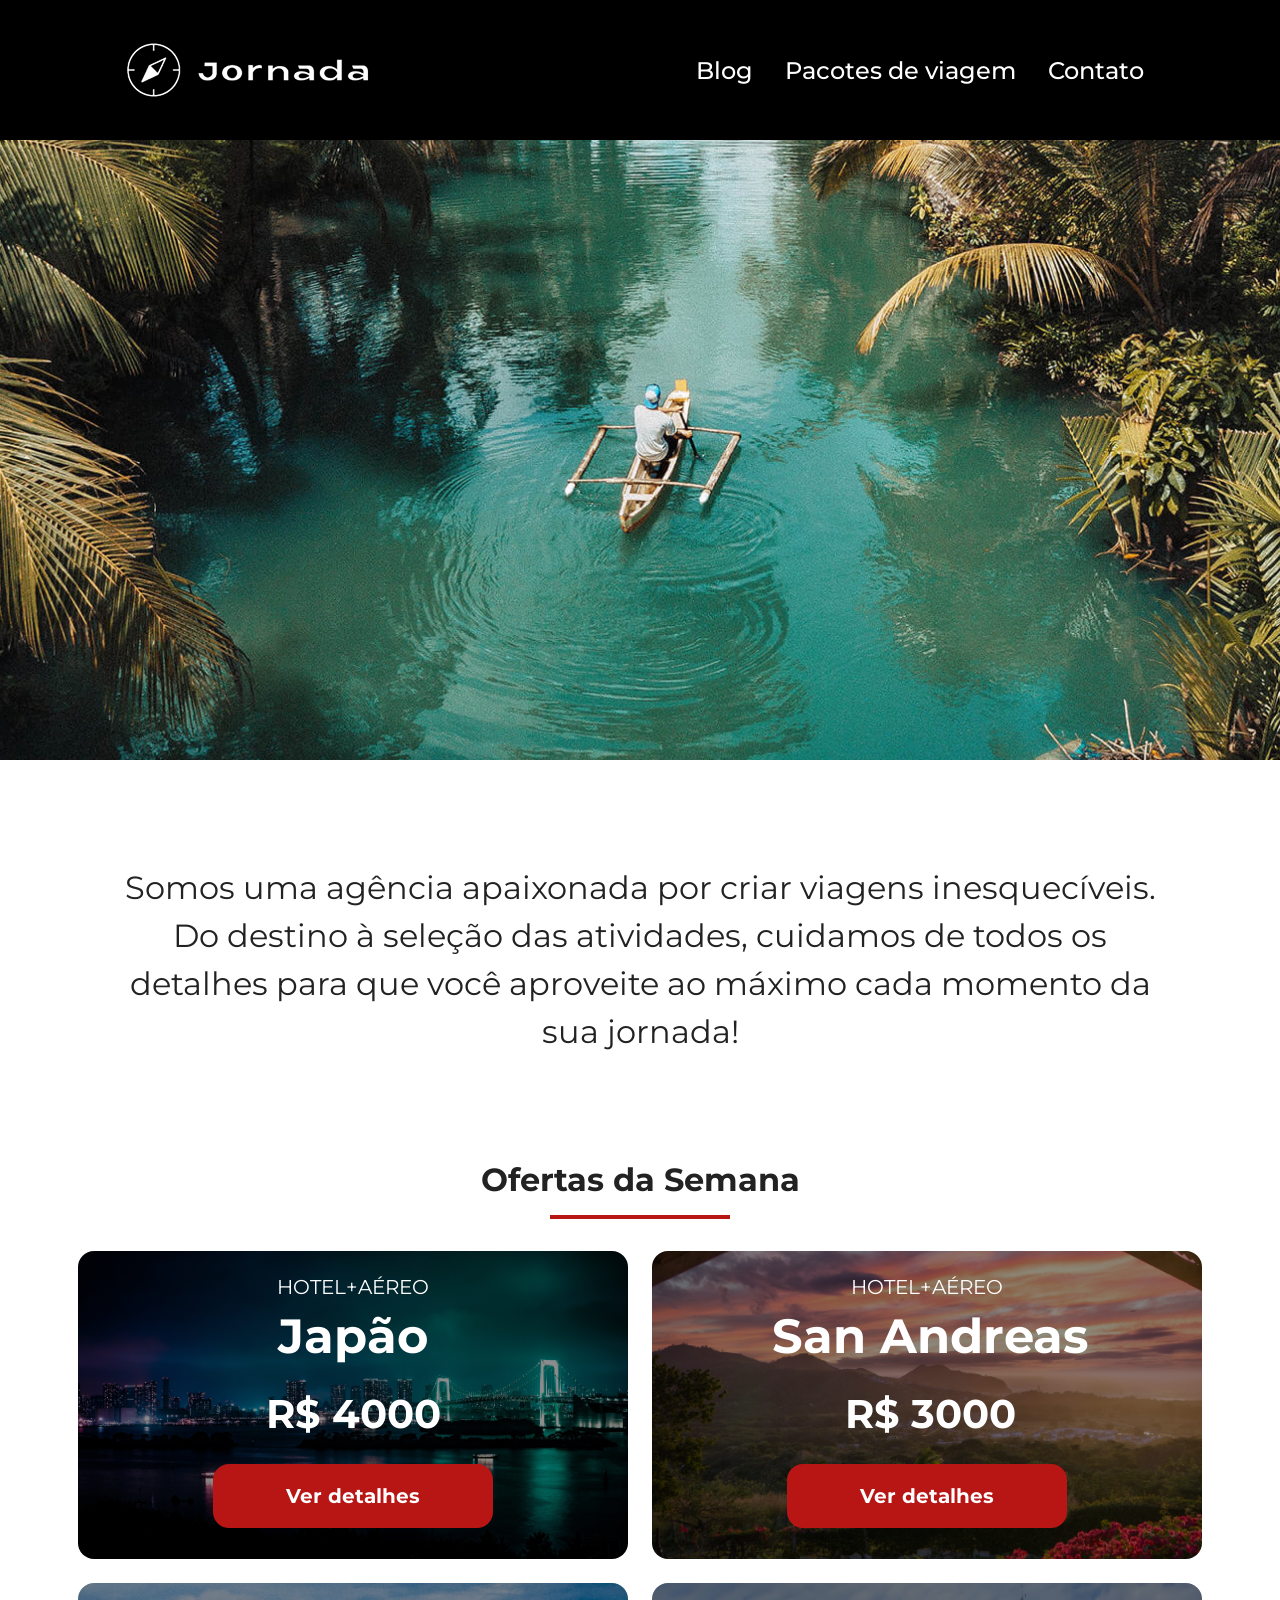
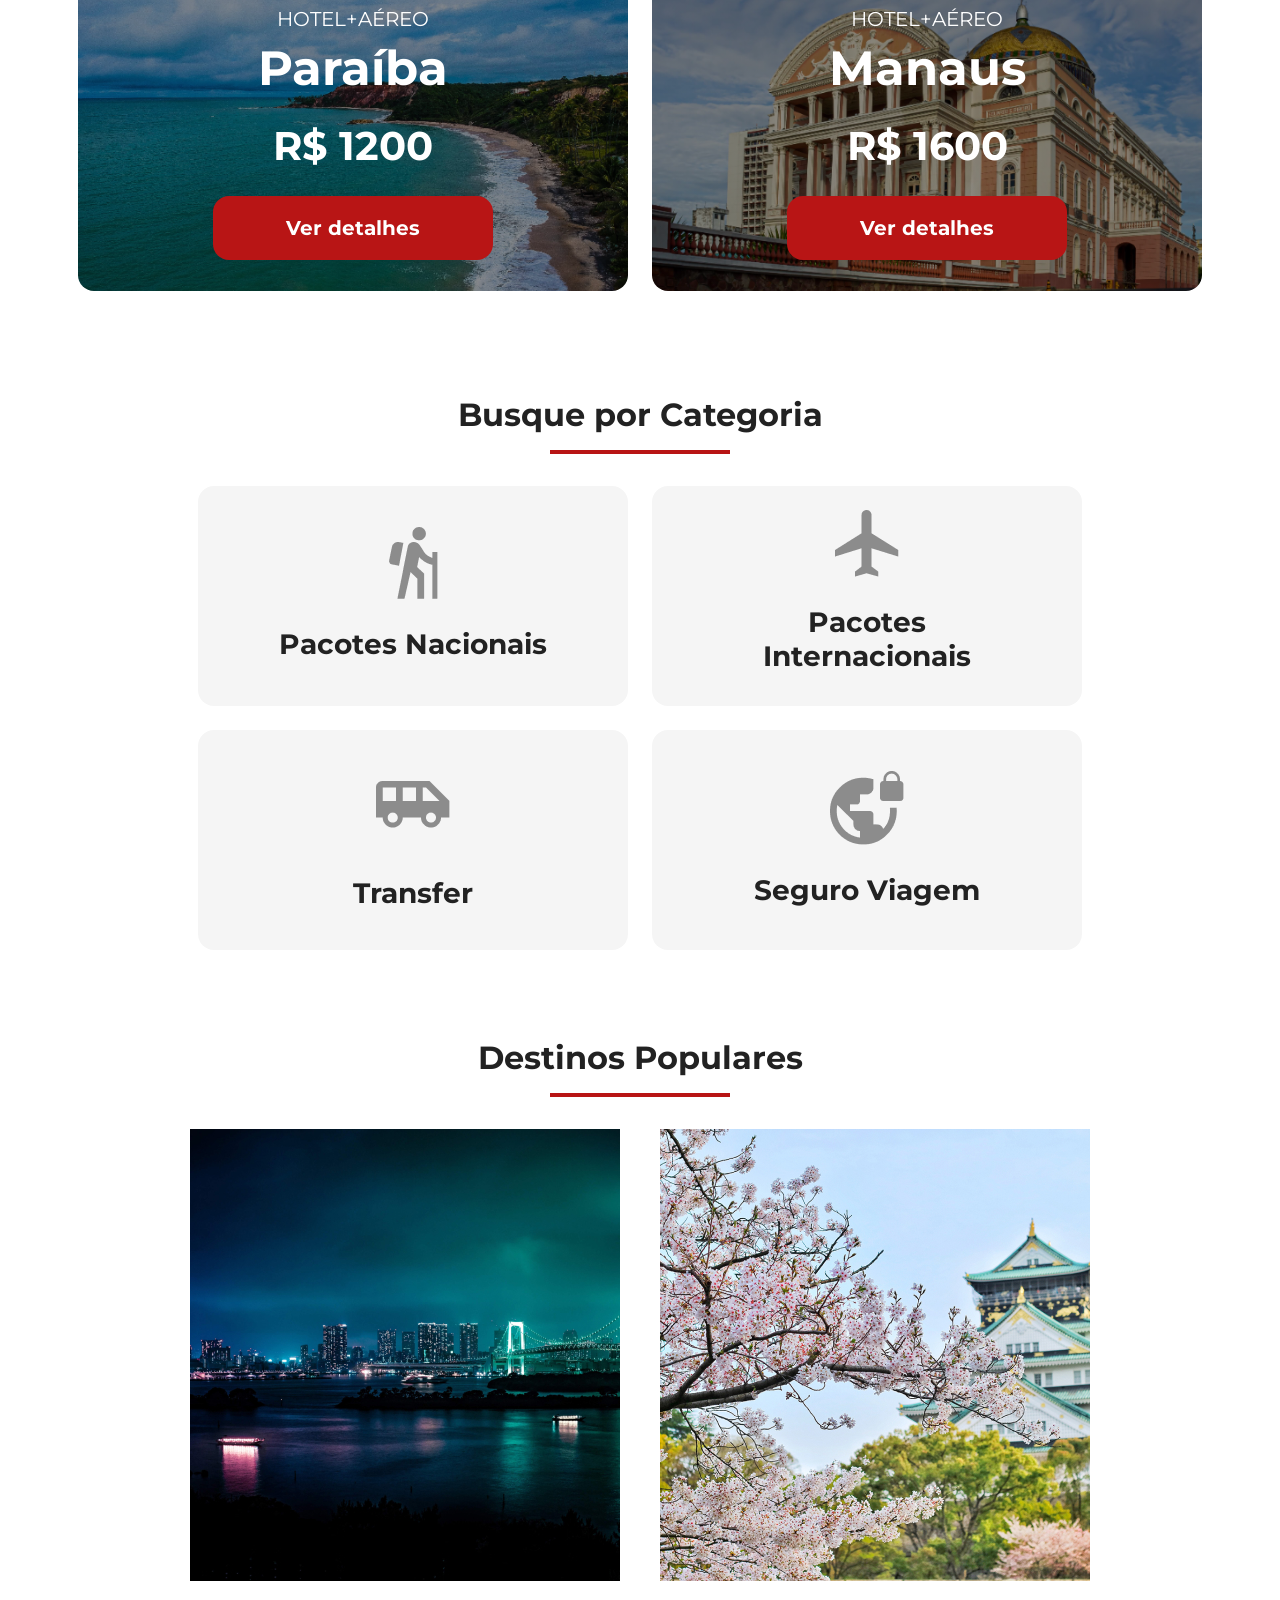
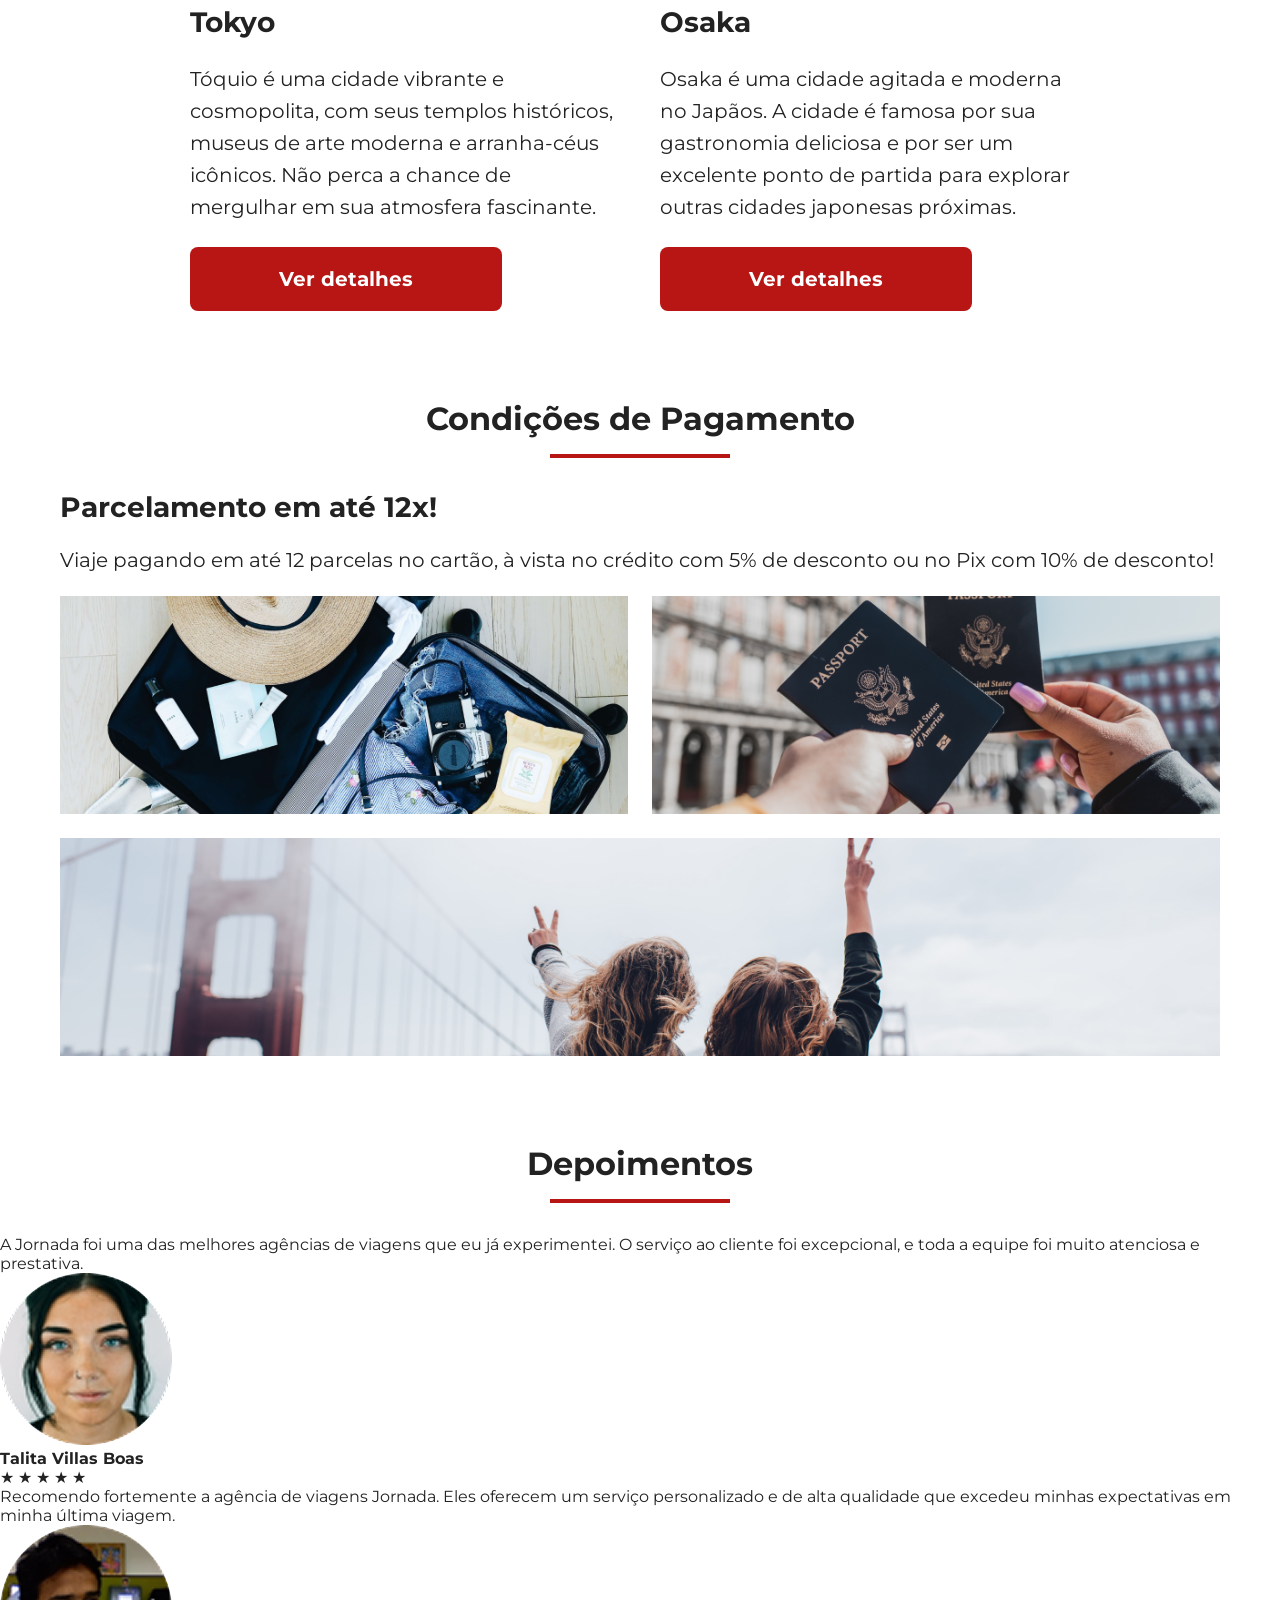
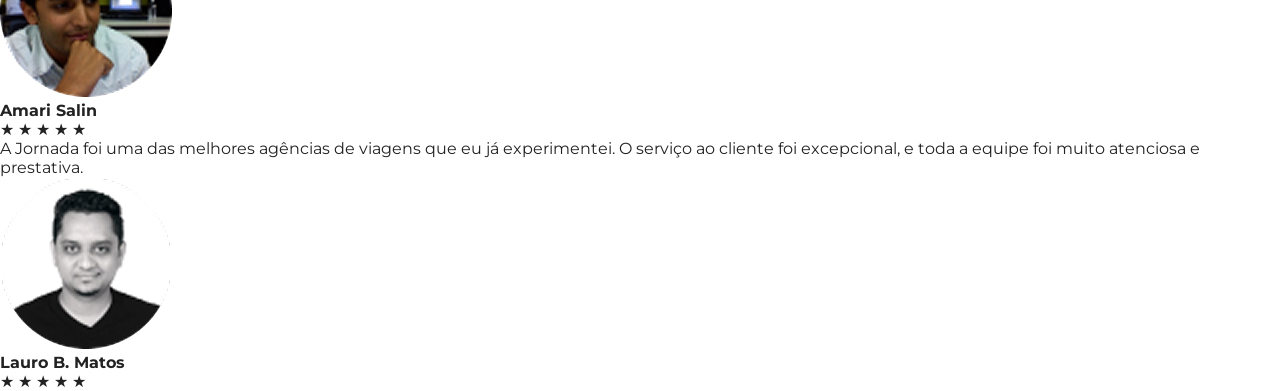
==== index.html @ 6846f09a "cria estrutura html da sessao de depoimentos" ====
<!doctype html>
<html lang="pt-br">
  <head>
    <meta charset="UTF-8" />
    <meta name="viewport" content="width=device-width, initial-scale=1.0" />
    <meta http-equiv="X-UA-Compatible" content="IE=edge" />
    <link rel="stylesheet" href="./css/style.css" />
    <title>Jornada Viagens</title>
  </head>
  <body>
    <header>
      <a class="logo" href="index.html" title="Voltar para a página incial">
        <img
          class="img-mobile"
          src="img/bussola-jornada-branca.png"
          alt="Bussola da logo jornada viagens na cor branca"
        />
        <img
          class="img-desktop"
          src="img/bussola-texto-jornada-branca.png"
          alt="logo jornada viagens na cor branca"
        />
      </a>
      <div class="navigation-menu">
        <label for="menu">
          <img src="img/menu.png" alt="menu" />
        </label>
        <input type="checkbox" id="menu" hidden />
        <nav>
          <ul class="list-links">
            <li>
              <a href="blog.html" target="_blank" title="Acessar blog">Blog</a>
            </li>
            <li>
              <a
                href="pacotes.html"
                target="_blank"
                title="Acessar pacotes de viagem"
                >Pacotes de viagem</a
              >
            </li>
            <li>
              <a href="contato.html" target="_blank" title="Acessar contato"
                >Contato</a
              >
            </li>
          </ul>
        </nav>
      </div>
    </header>
    <section class="hero">
      <div class="hero-img"></div>
      <h2>
        Somos uma agência apaixonada por criar viagens inesquecíveis. Do destino
        à seleção das atividades, cuidamos de todos os detalhes para que você
        aproveite ao máximo cada momento da sua jornada!
      </h2>
    </section>
    <section class="oferta">
      <div class="section-title">
        <h2>Ofertas da Semana</h2>
        <hr />
      </div>
      <div class="oferta-cards">
        <article class="card japao">
          <header>
            <p>HOTEL+AÉREO</p>
            <h3>
              Japão <br />
              <span>R$ 4000</span>
            </h3>
          </header>
          <footer>
            <a href="#" class="button">Ver detalhes</a>
          </footer>
        </article>
        <article class="card san-andreas">
          <header>
            <p>HOTEL+AÉREO</p>
            <h3>
              San Andreas <br />
              <span>R$ 3000</span>
            </h3>
          </header>
          <footer>
            <a href="#" class="button">Ver detalhes</a>
          </footer>
        </article>
        <article class="card paraiba">
          <header>
            <p>HOTEL+AÉREO</p>
            <h3>
              Paraíba <br />
              <span>R$ 1200</span>
            </h3>
          </header>
          <footer>
            <a href="#" class="button">Ver detalhes</a>
          </footer>
        </article>
        <article class="card manaus">
          <header>
            <p>HOTEL+AÉREO</p>
            <h3>
              Manaus <br />
              <span>R$ 1600</span>
            </h3>
          </header>
          <footer>
            <a href="#" class="button">Ver detalhes</a>
          </footer>
        </article>
      </div>
    </section>
    <section class="categorias">
      <div class="section-title">
        <h2>Busque por Categoria</h2>
        <hr />
      </div>
      <div class="categorias-cards">
        <a
          class="card pacotes-nacionais"
          href="#"
          target="_blank"
          title="Busque pela categoria Pacotes Nacionais"
        >
          <img
            src="img/ícone-pacotes-nacionais.png"
            alt="ícone cinza representando uma pessoa fazendo tracking"
          />
          <h3>Pacotes Nacionais</h3>
        </a>

        <a
          class="card pacotes-internacionais"
          href="#"
          target="_blank"
          title="Busque pela categoria Pacotes internacionais"
        >
          <img
            src="img/ícone-pacotes-Internacionais.png"
            alt="ícone cinza representando um avião"
          />
          <h3>
            Pacotes <br />
            Internacionais
          </h3>
        </a>

        <a
          class="card transfer"
          href="#"
          target="_blank"
          title="Busque pela categoria Transfer"
        >
          <img
            src="img/ícone-transfer.png"
            alt="ícone cinza representando um ônibus"
          />
          <h3>Transfer</h3>
        </a>

        <a
          class="card seguro-viagem"
          href="#"
          target="_blank"
          title="Busque pela categoria Seguro Viagem"
        >
          <img
            src="img/ícone-seguro-viagem.png"
            alt="ícone cinza representando um planeta"
          />
          <h3>Seguro Viagem</h3>
        </a>
      </div>
    </section>
    <section class="destinos">
      <div class="section-title">
        <h2>Destinos Populares</h2>
        <hr />
      </div>
      <div class="itens-de-destinos">
        <article class="item tokyo">
          <header>
            <div class="img-tokyo-item"></div>
            <h4>Tokyo</h4>
          </header>
          <p>
            Tóquio é uma cidade vibrante e cosmopolita, com seus templos
            históricos, museus de arte moderna e arranha-céus icônicos. Não
            perca a chance de mergulhar em sua atmosfera fascinante.
          </p>
          <footer>
            <a
              href="#"
              class="button"
              target="_blank"
              title="Veja mais detalhes do destino Tokyo"
              >Ver detalhes</a
            >
          </footer>
        </article>
        <article class="item osaka">
          <header>
            <div class="img-osaka-item"></div>
            <h4>Osaka</h4>
          </header>
          <p>
            Osaka é uma cidade agitada e moderna no Japãos. A cidade é famosa
            por sua gastronomia deliciosa e por ser um excelente ponto de
            partida para explorar outras cidades japonesas próximas.
          </p>
          <footer>
            <a
              href="#"
              class="button"
              target="_blank"
              title="Veja mais detalhes do destino Osaka"
              >Ver detalhes</a
            >
          </footer>
        </article>
      </div>
    </section>
    <section class="pagamento">
      <div class="section-title">
        <h2>Condições de Pagamento</h2>
        <hr />
      </div>
      <div class="content-container">
        <div class="texto-content">
          <h3>Parcelamento em até 12x!</h3>
          <p>
            Viaje pagando em até 12 parcelas no cartão, à vista no crédito com
            5% de desconto ou no Pix com 10% de desconto!
          </p>
        </div>
        <div class="imagem-content">
          <div class="imagem mala"></div>
          <div class="imagem passaporte"></div>
          <div class="imagem pessoas"></div>
        </div>
      </div>
    </section>
    <section class="depoimentos">
      <div class="section-title">
        <h2>Depoimentos</h2>
        <hr />
      </div>
      <div class="depoimentos-container">
        <article>
          <header>
            <p>
              A Jornada foi uma das melhores agências de viagens que eu já
              experimentei. O serviço ao cliente foi excepcional, e toda a
              equipe foi muito atenciosa e prestativa.
            </p>
          </header>
          <footer>
            <img
              src="img/avatar-talita.png"
              alt="imagem de perfil da cliente Talita Villas Boas"
            />
            <div class="perfil-content">
              <h4>Talita Villas Boas</h4>
              <div class="avaliação">
                <span class="star">★</span>
                <span class="star">★</span>
                <span class="star">★</span>
                <span class="star">★</span>
                <span class="star">★</span>
              </div>
            </div>
          </footer>
        </article>
        <article>
          <header>
            <p>
              Recomendo fortemente a agência de viagens Jornada. Eles oferecem
              um serviço personalizado e de alta qualidade que excedeu minhas
              expectativas em minha última viagem.
            </p>
          </header>
          <footer>
            <img
              src="img/avatar-amari.png"
              alt="imagem de perfil do cliente Amari Salin"
            />
            <div class="perfil-content">
              <h4>Amari Salin</h4>
              <div class="avaliação">
                <span class="star">★</span>
                <span class="star">★</span>
                <span class="star">★</span>
                <span class="star">★</span>
                <span class="star">★</span>
              </div>
            </div>
          </footer>
        </article>
        <article>
          <header>
            <p>
              A Jornada foi uma das melhores agências de viagens que eu já
              experimentei. O serviço ao cliente foi excepcional, e toda a
              equipe foi muito atenciosa e prestativa.
            </p>
          </header>
          <footer>
            <img
              src="img/avatar-lauro.png"
              alt="imagem de perfil da cliente Lauro B. Matos"
            />
            <div class="perfil-content">
              <h4>Lauro B. Matos</h4>
              <div class="avaliação">
                <span class="star">★</span>
                <span class="star">★</span>
                <span class="star">★</span>
                <span class="star">★</span>
                <span class="star">★</span>
              </div>
            </div>
          </footer>
        </article>
      </div>
    </section>
  </body>
</html>
---- css/style.css ----
@import url(global.css);
@import url(header.css);
@import url(hero.css);
@import url(oferta.css);
@import url(categoria.css);
@import url(destinos.css);
@import url(pagamento.css);
@import url(depoimentos.css);
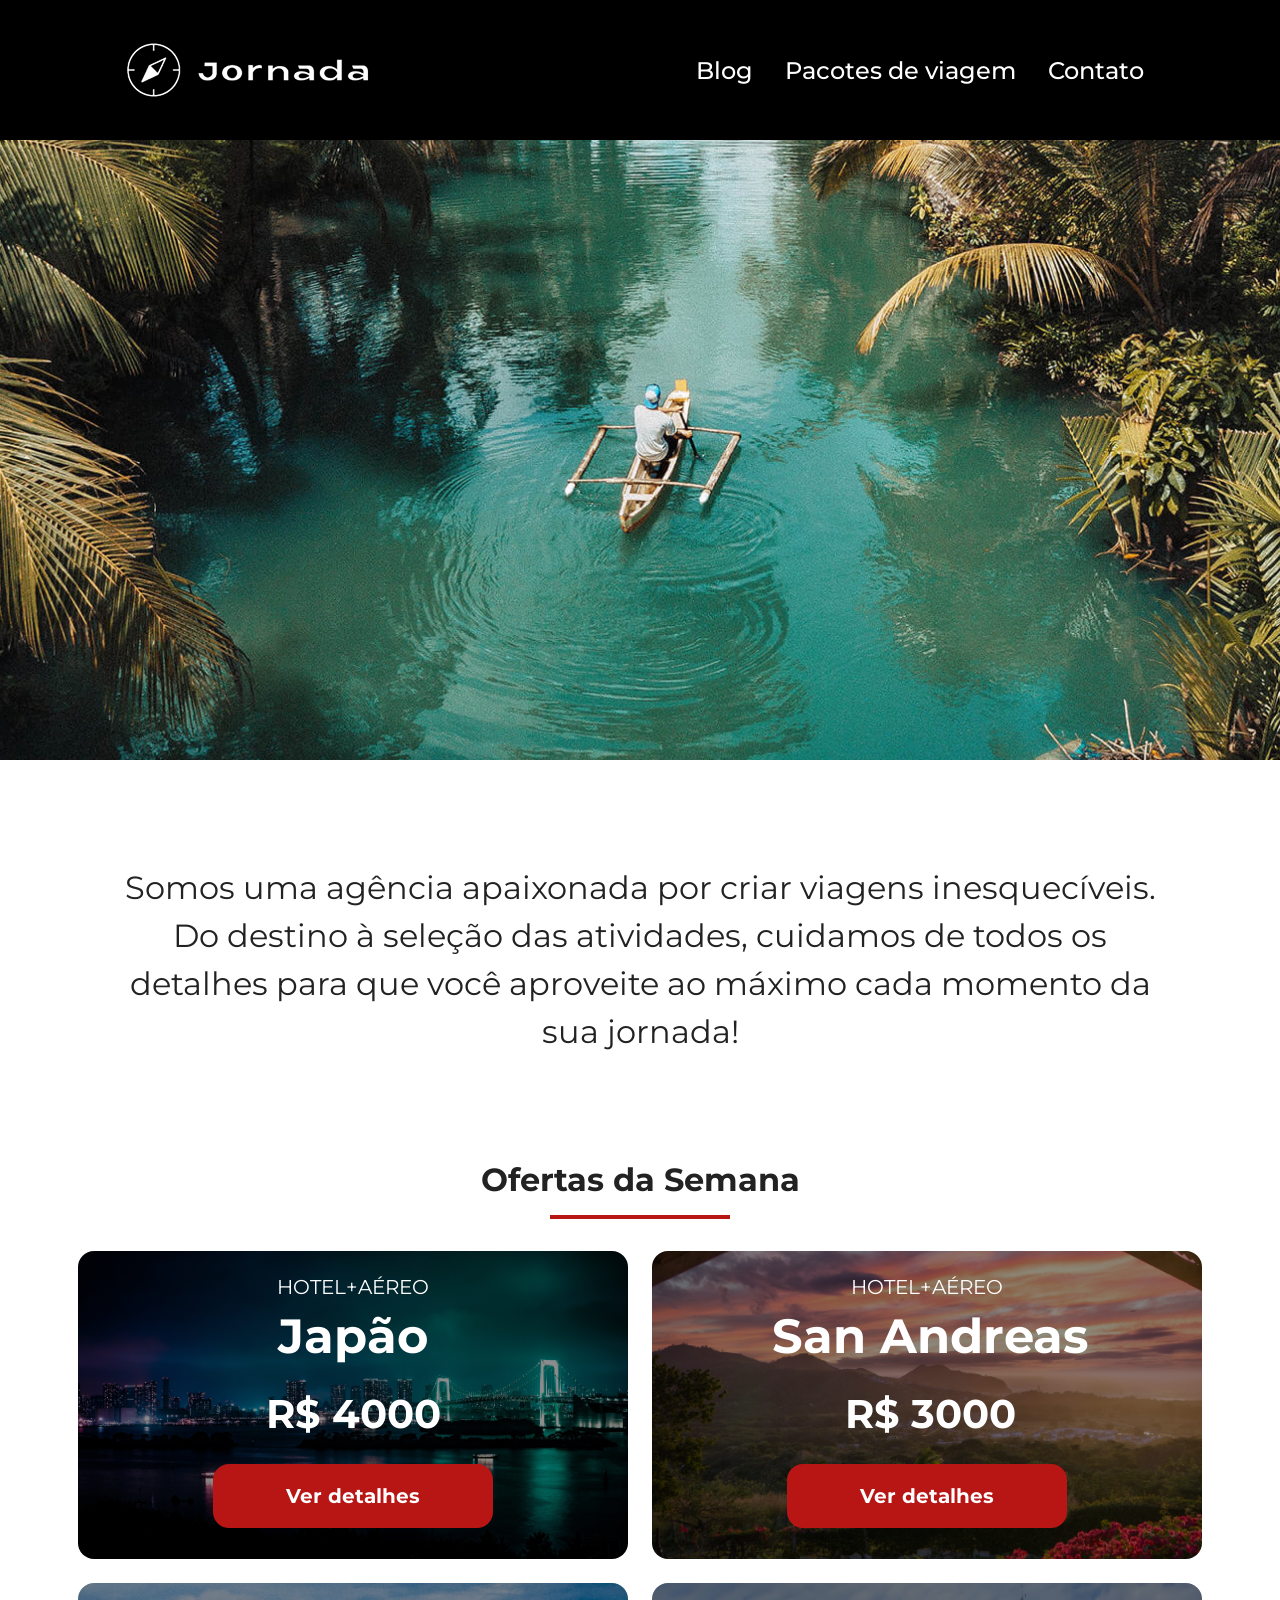
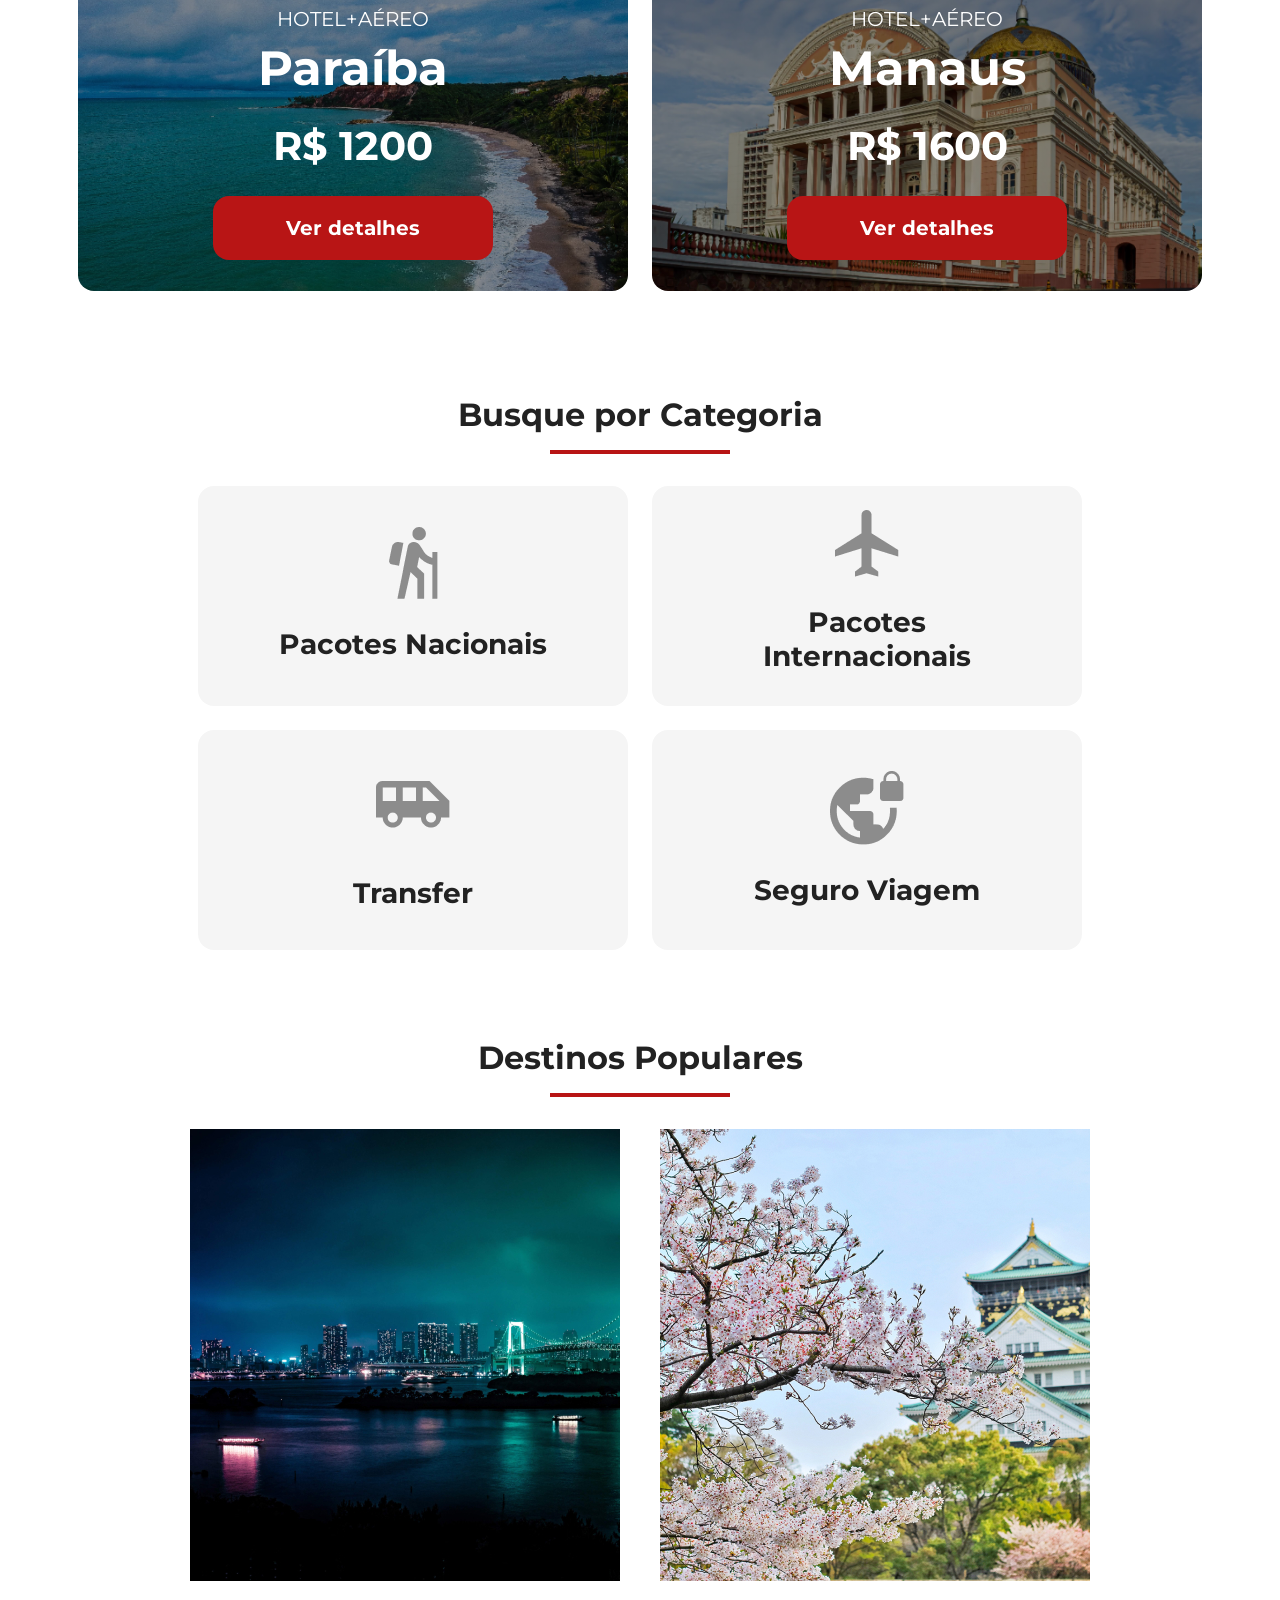
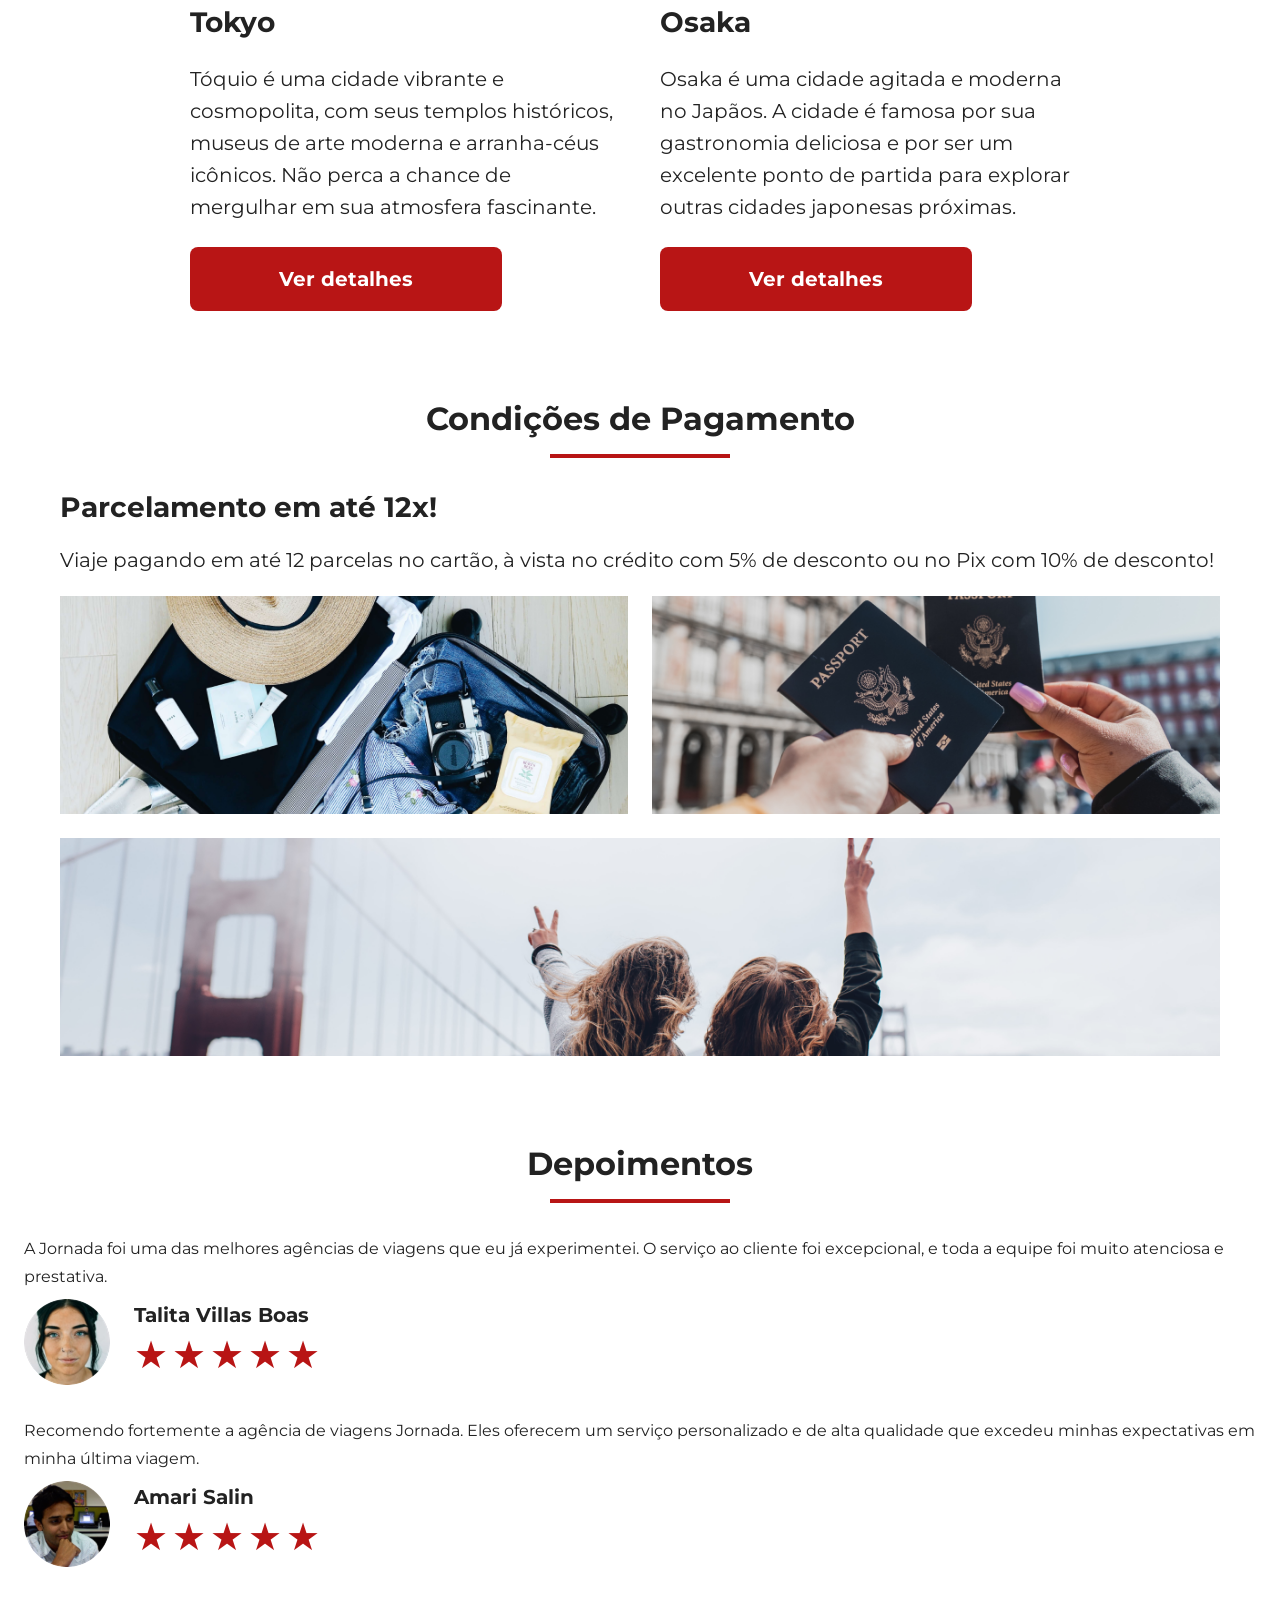
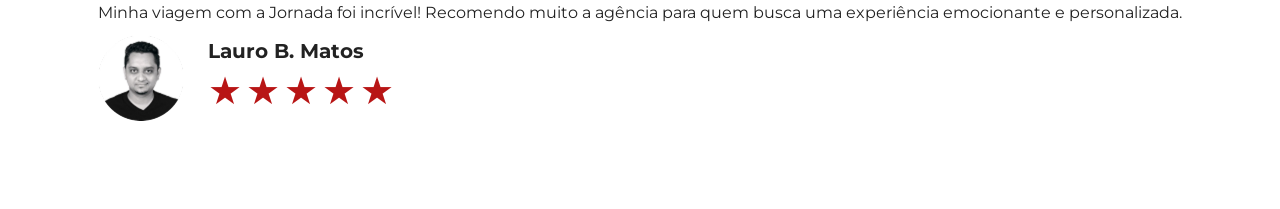
==== commit a2346742: "finaliza versao mobile da sessao depoimentos" ====
--- a/index.html
+++ b/index.html
@@ -263,7 +263,7 @@
             />
             <div class="perfil-content">
               <h4>Talita Villas Boas</h4>
-              <div class="avaliação">
+              <div class="avaliacao">
                 <span class="star">★</span>
                 <span class="star">★</span>
                 <span class="star">★</span>
@@ -288,7 +288,7 @@
             />
             <div class="perfil-content">
               <h4>Amari Salin</h4>
-              <div class="avaliação">
+              <div class="avaliacao">
                 <span class="star">★</span>
                 <span class="star">★</span>
                 <span class="star">★</span>
@@ -301,9 +301,8 @@
         <article>
           <header>
             <p>
-              A Jornada foi uma das melhores agências de viagens que eu já
-              experimentei. O serviço ao cliente foi excepcional, e toda a
-              equipe foi muito atenciosa e prestativa.
+              Minha viagem com a Jornada foi incrível! Recomendo muito a agência
+              para quem busca uma experiência emocionante e personalizada.
             </p>
           </header>
           <footer>
@@ -313,7 +312,7 @@
             />
             <div class="perfil-content">
               <h4>Lauro B. Matos</h4>
-              <div class="avaliação">
+              <div class="avaliacao">
                 <span class="star">★</span>
                 <span class="star">★</span>
                 <span class="star">★</span>
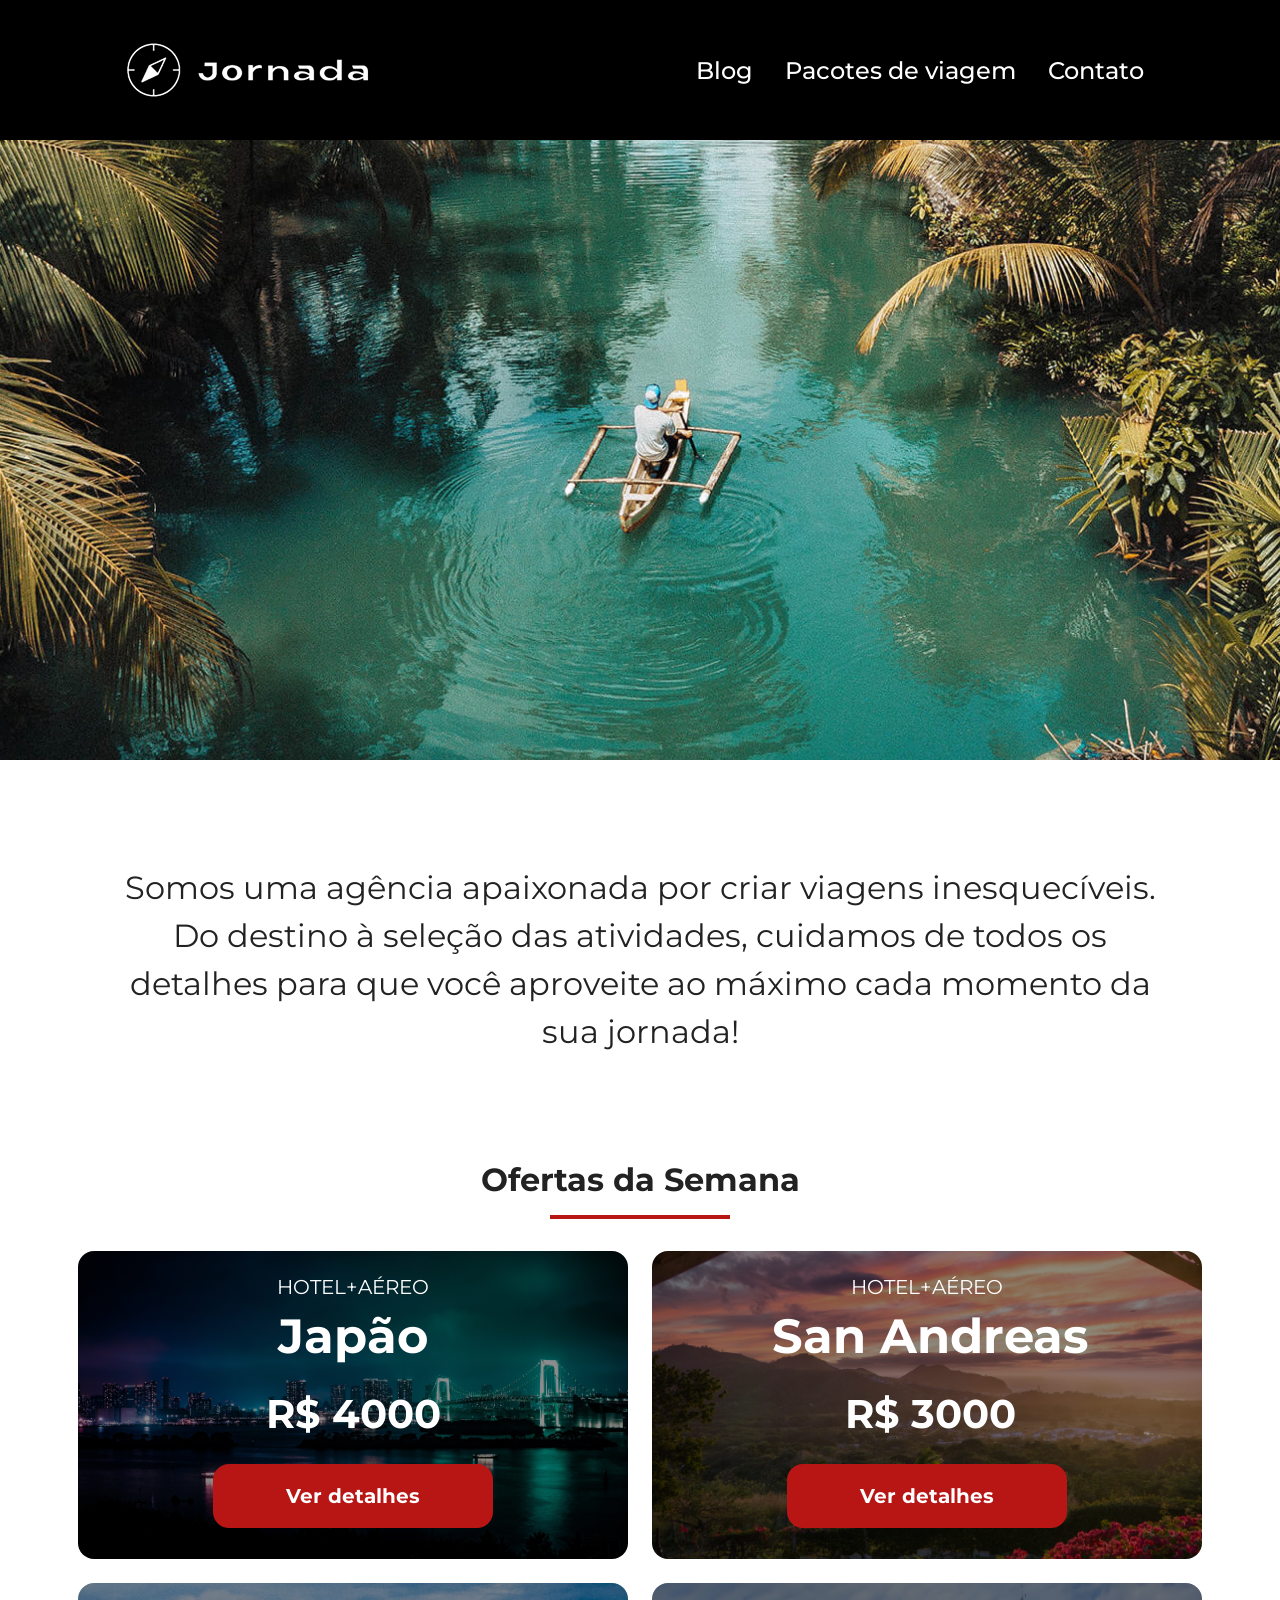
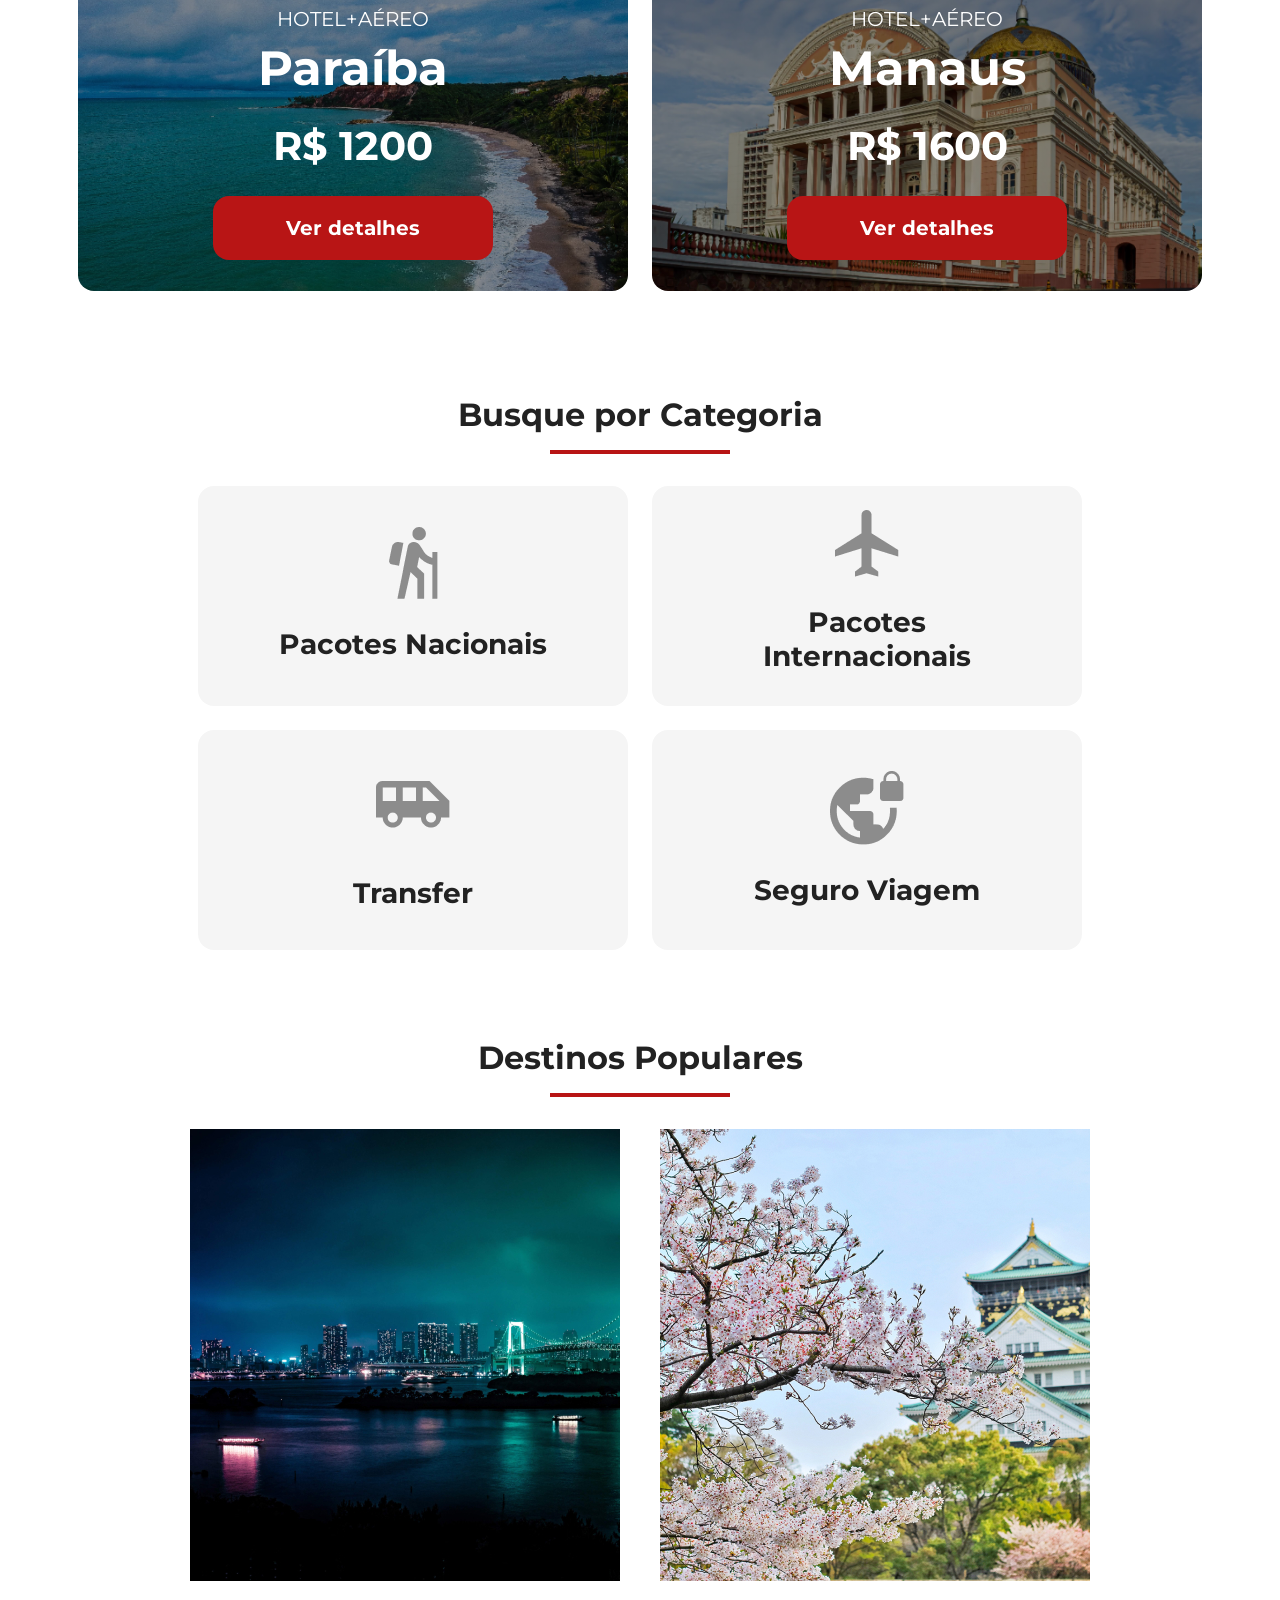
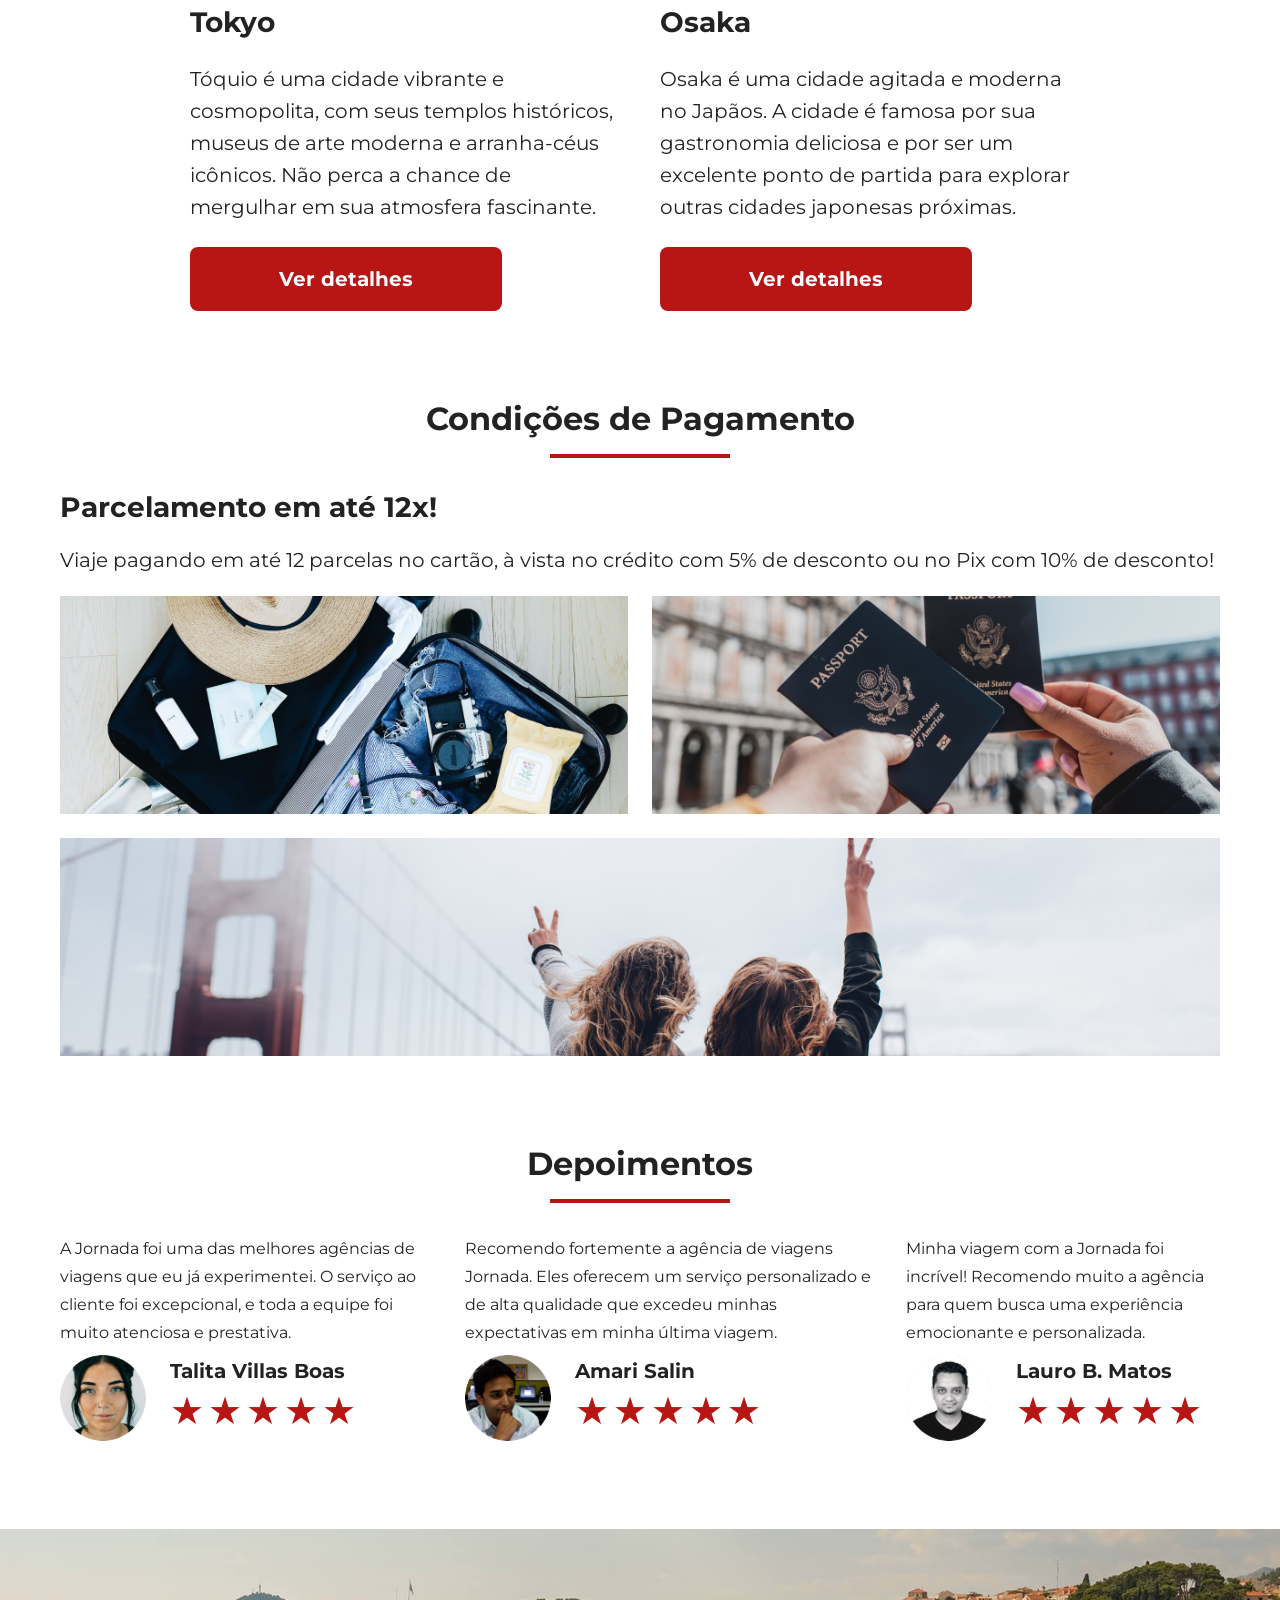
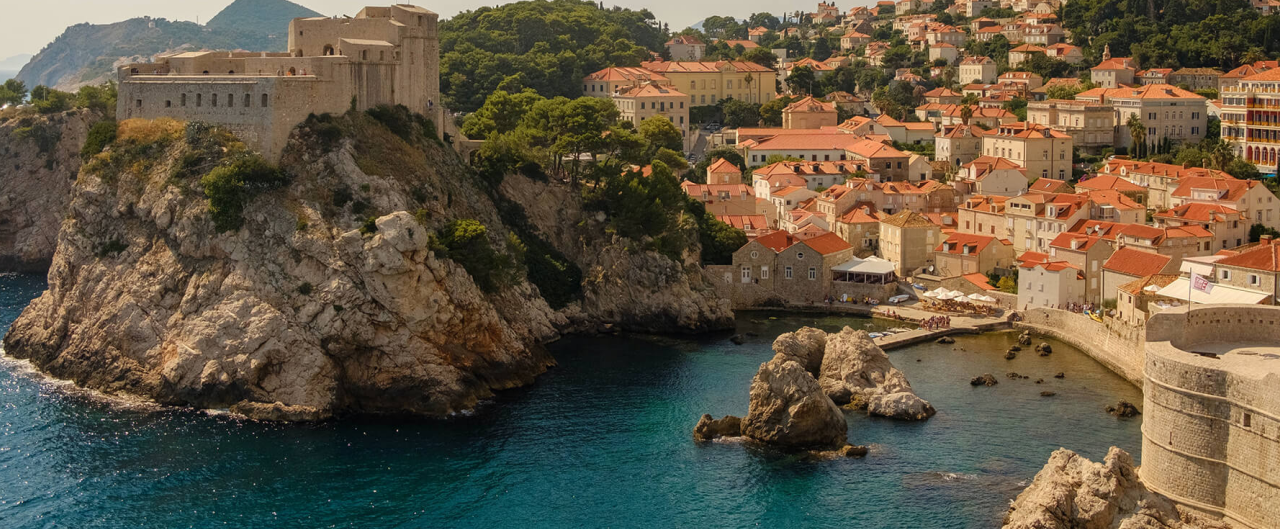
==== commit dec255bc: "cria estrutura e finaliza a imagem botton hero" ====
--- a/index.html
+++ b/index.html
@@ -324,5 +324,8 @@
         </article>
       </div>
     </section>
+    <section class="botton-hero">
+      <div class="hero-img"></div>
+    </section>
   </body>
 </html>
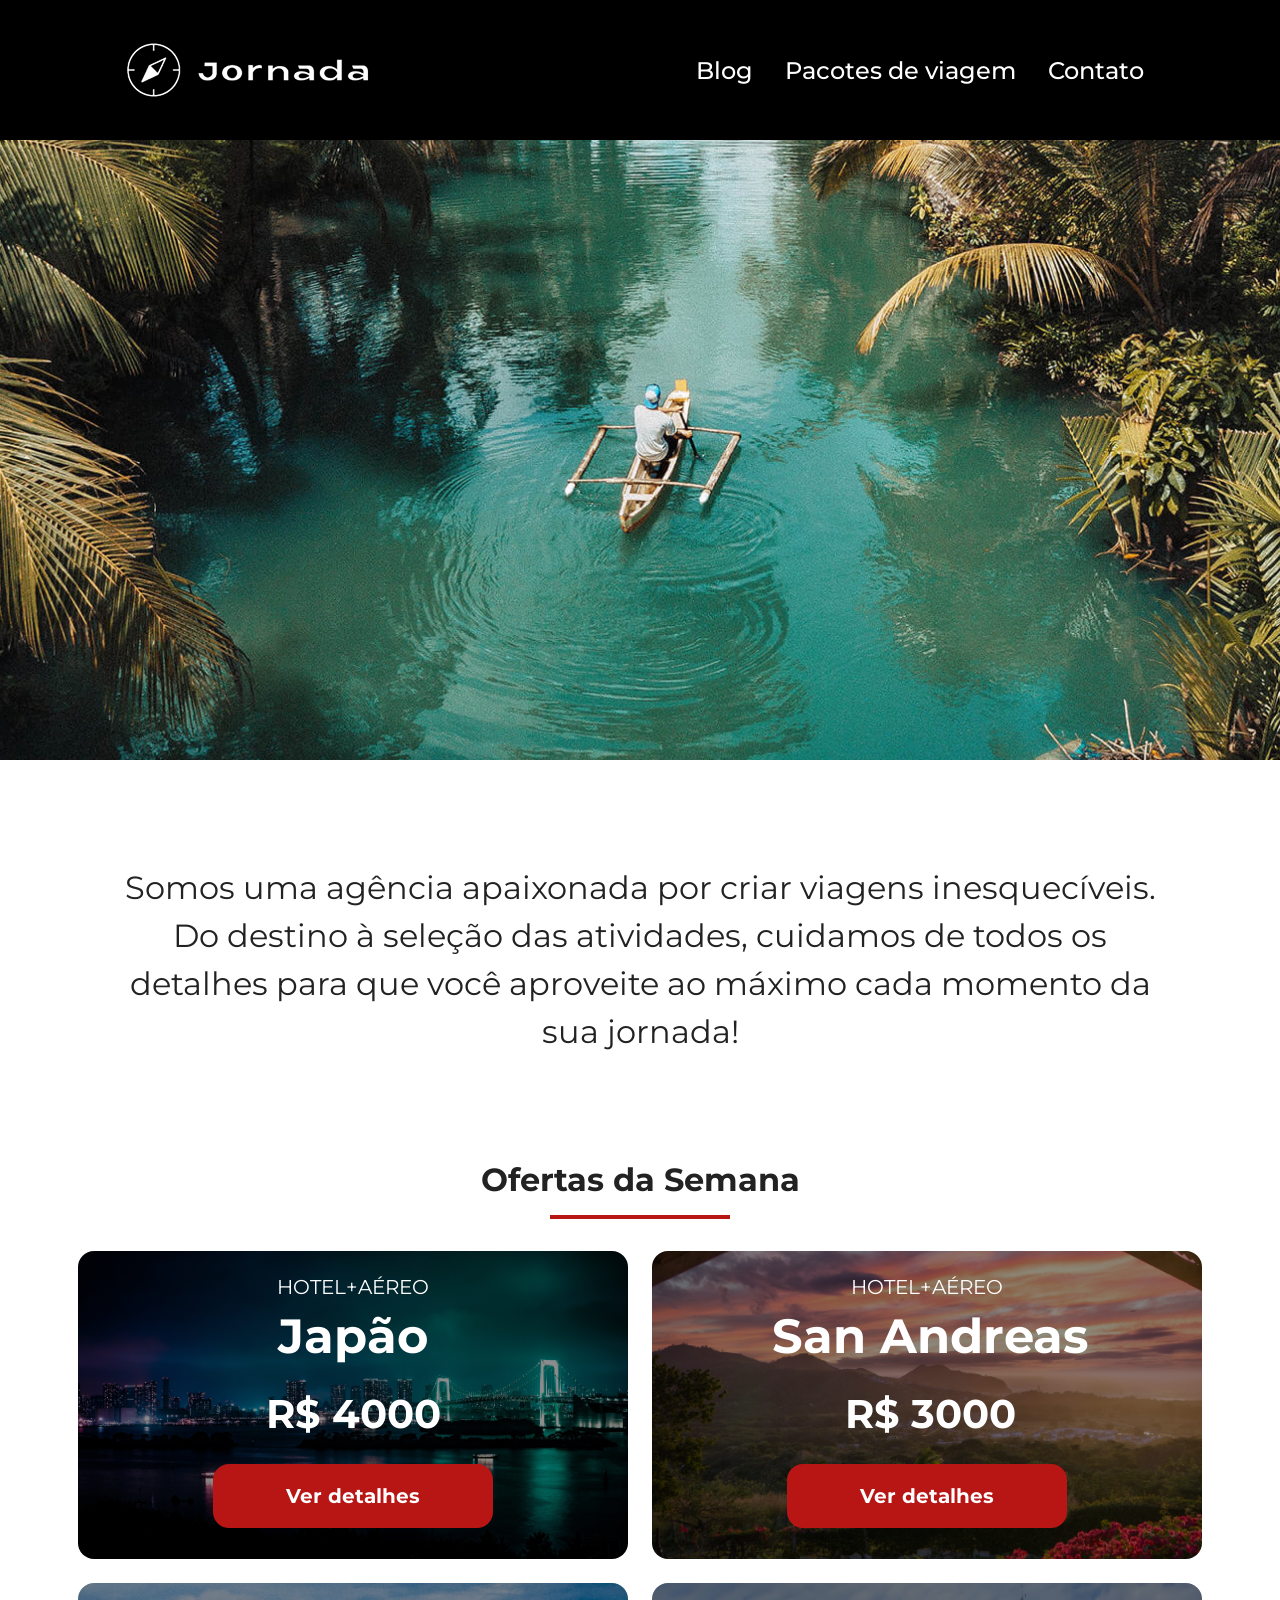
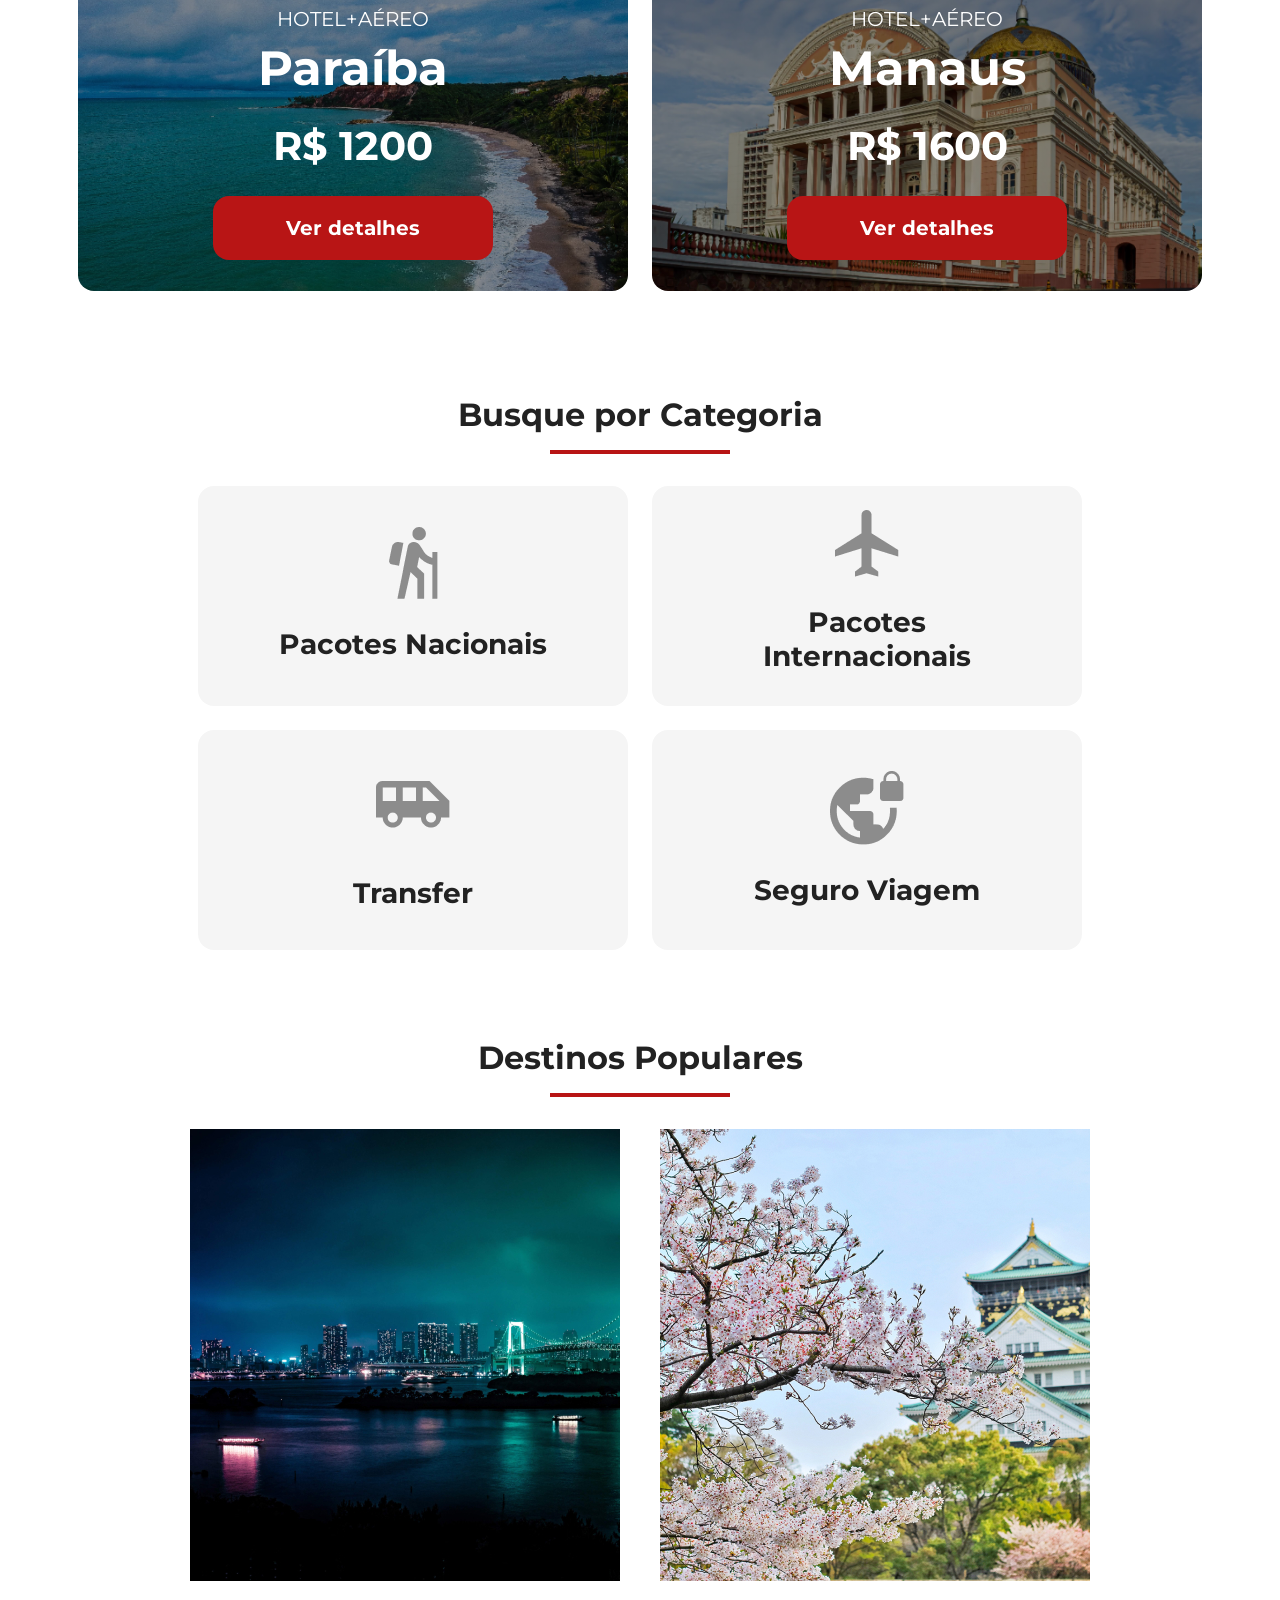
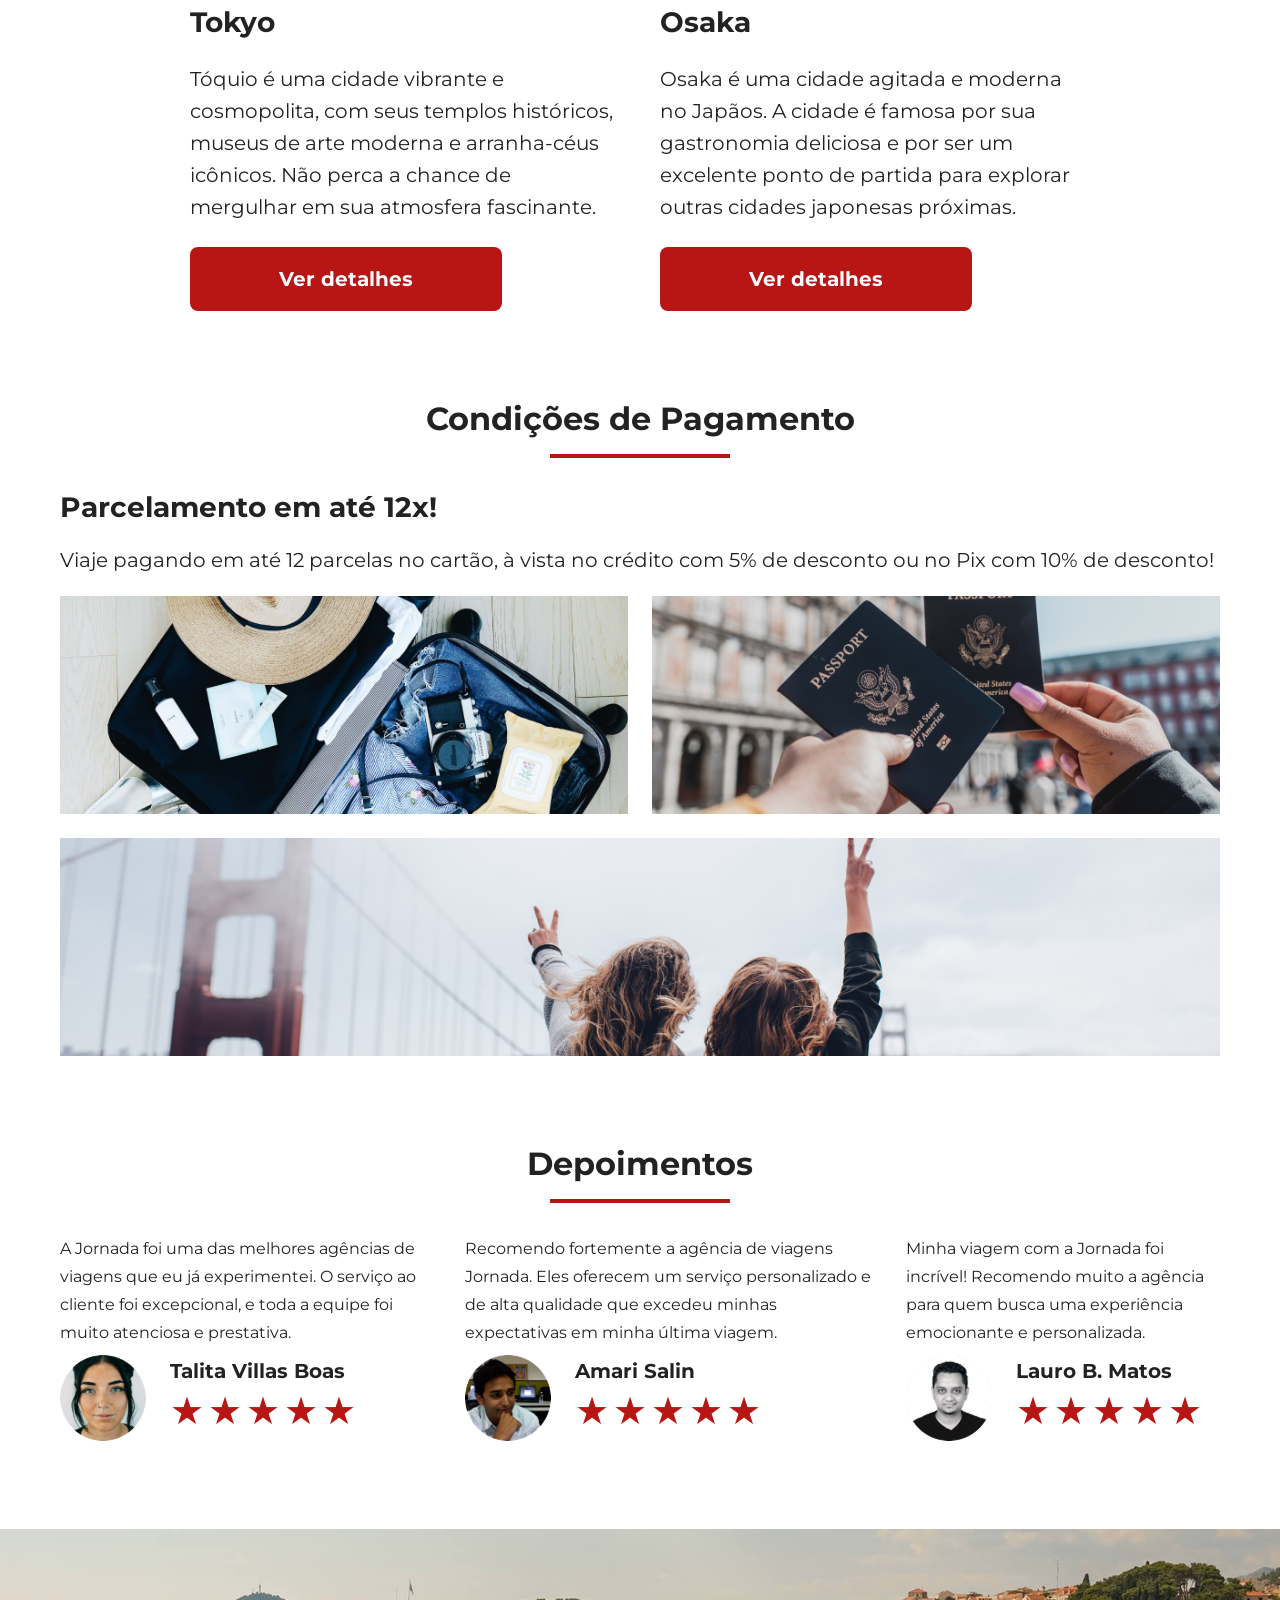
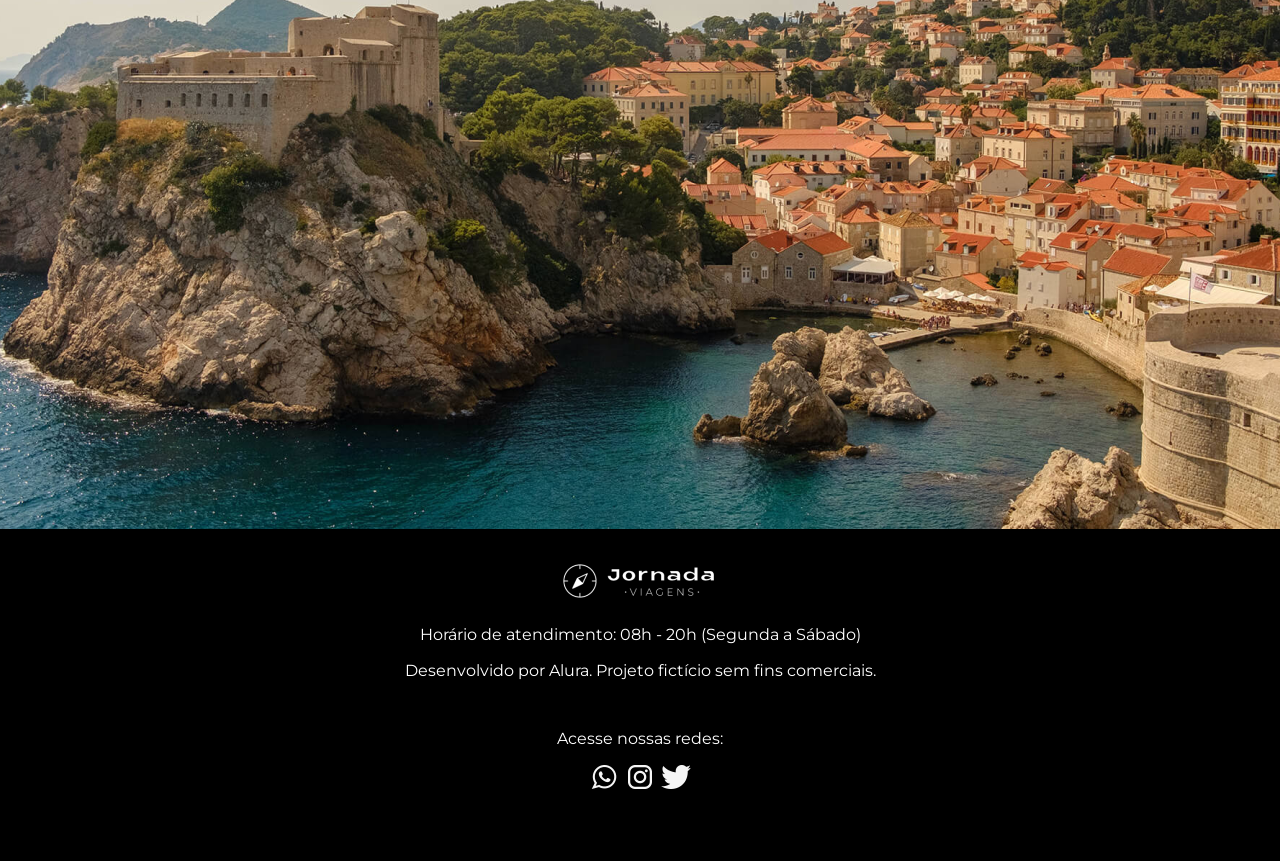
==== commit a82a5baf: "finaliza versao mobile do footer" ====
--- a/index.html
+++ b/index.html
@@ -327,5 +327,38 @@
     <section class="botton-hero">
       <div class="hero-img"></div>
     </section>
+    <footer class="main-footer">
+      <div class="footer-content">
+        <img src="img/logo-footer.png" alt="Logo completo jornada viagens" />
+        <p>Horário de atendimento: 08h - 20h (Segunda a Sábado)</p>
+        <p>Desenvolvido por Alura. Projeto fictício sem fins comerciais.</p>
+      </div>
+      <div class="footer-social">
+        <p>Acesse nossas redes:</p>
+        <a
+          href="#"
+          target="_blank"
+          title="Acesse o Whatsapp do jornada viagens"
+        >
+          <img
+            src="img/img-Whatsapp.png"
+            alt="icone do Whatsapp na cor branca"
+          />
+        </a>
+        <a
+          href="#"
+          target="_blank"
+          title="Acesse o Instragam do jornada viagens"
+        >
+          <img
+            src="img/img-Instragam.png"
+            alt="icone do Instragam na cor branca"
+          />
+        </a>
+        <a href="#" target="_blank" title="Acesse o Twiter do jornada viagens">
+          <img src="img/img-Twiter.png" alt="icone do Twiter na cor branca" />
+        </a>
+      </div>
+    </footer>
   </body>
 </html>
--- a/css/style.css
+++ b/css/style.css
@@ -6,3 +6,4 @@
 @import url(destinos.css);
 @import url(pagamento.css);
 @import url(depoimentos.css);
+@import url(footer.css);
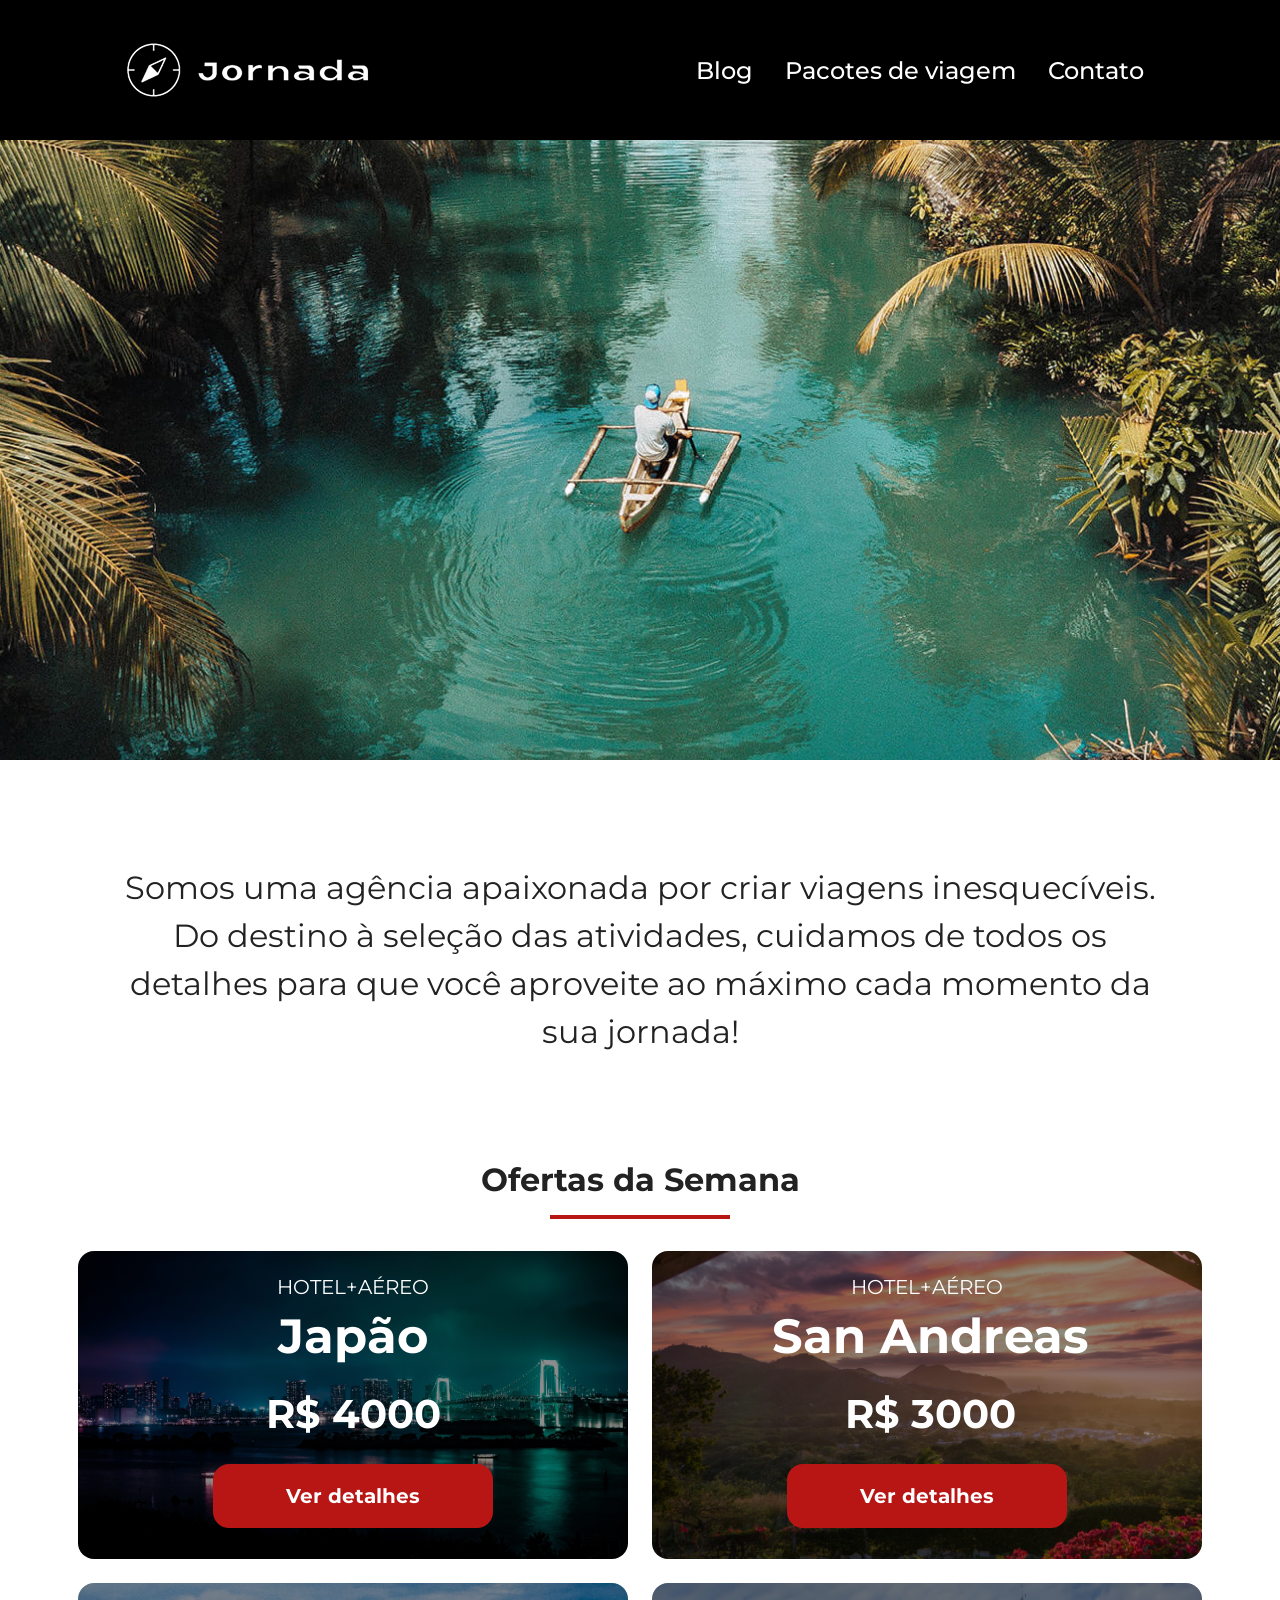
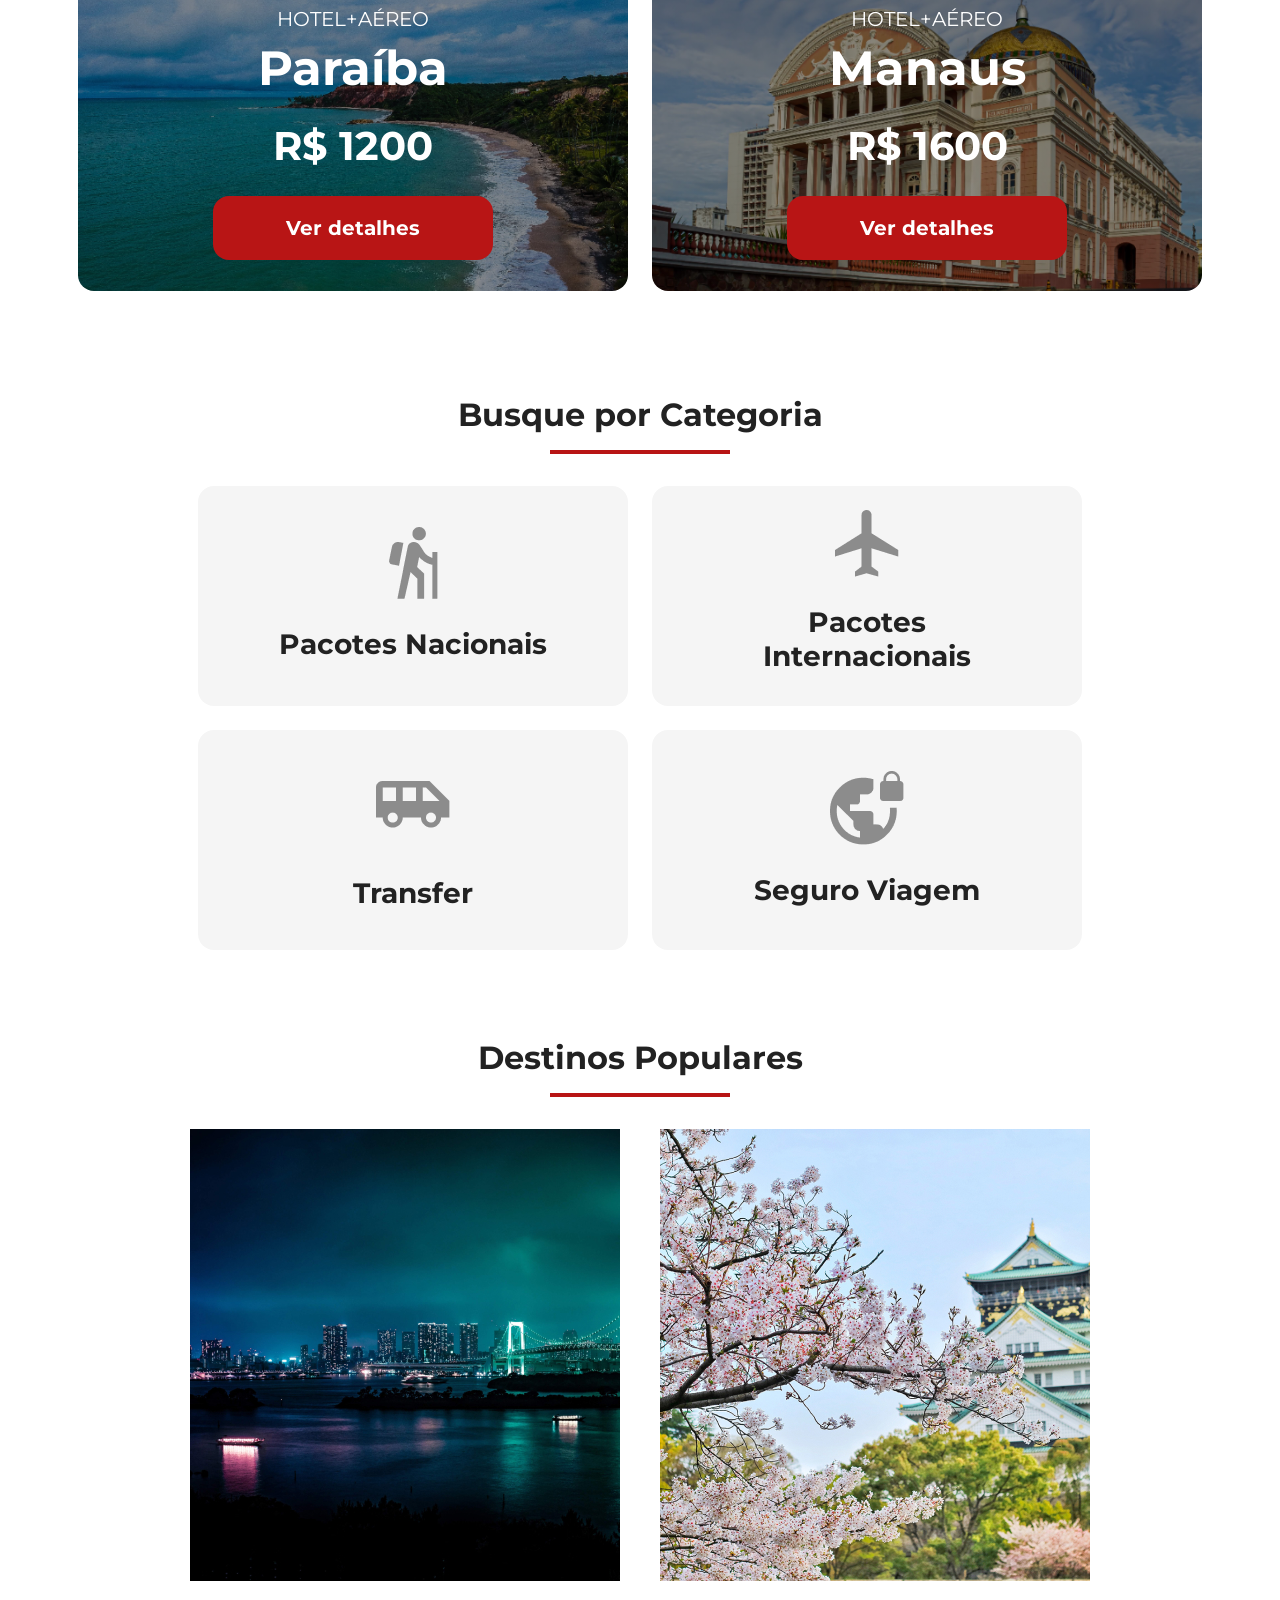
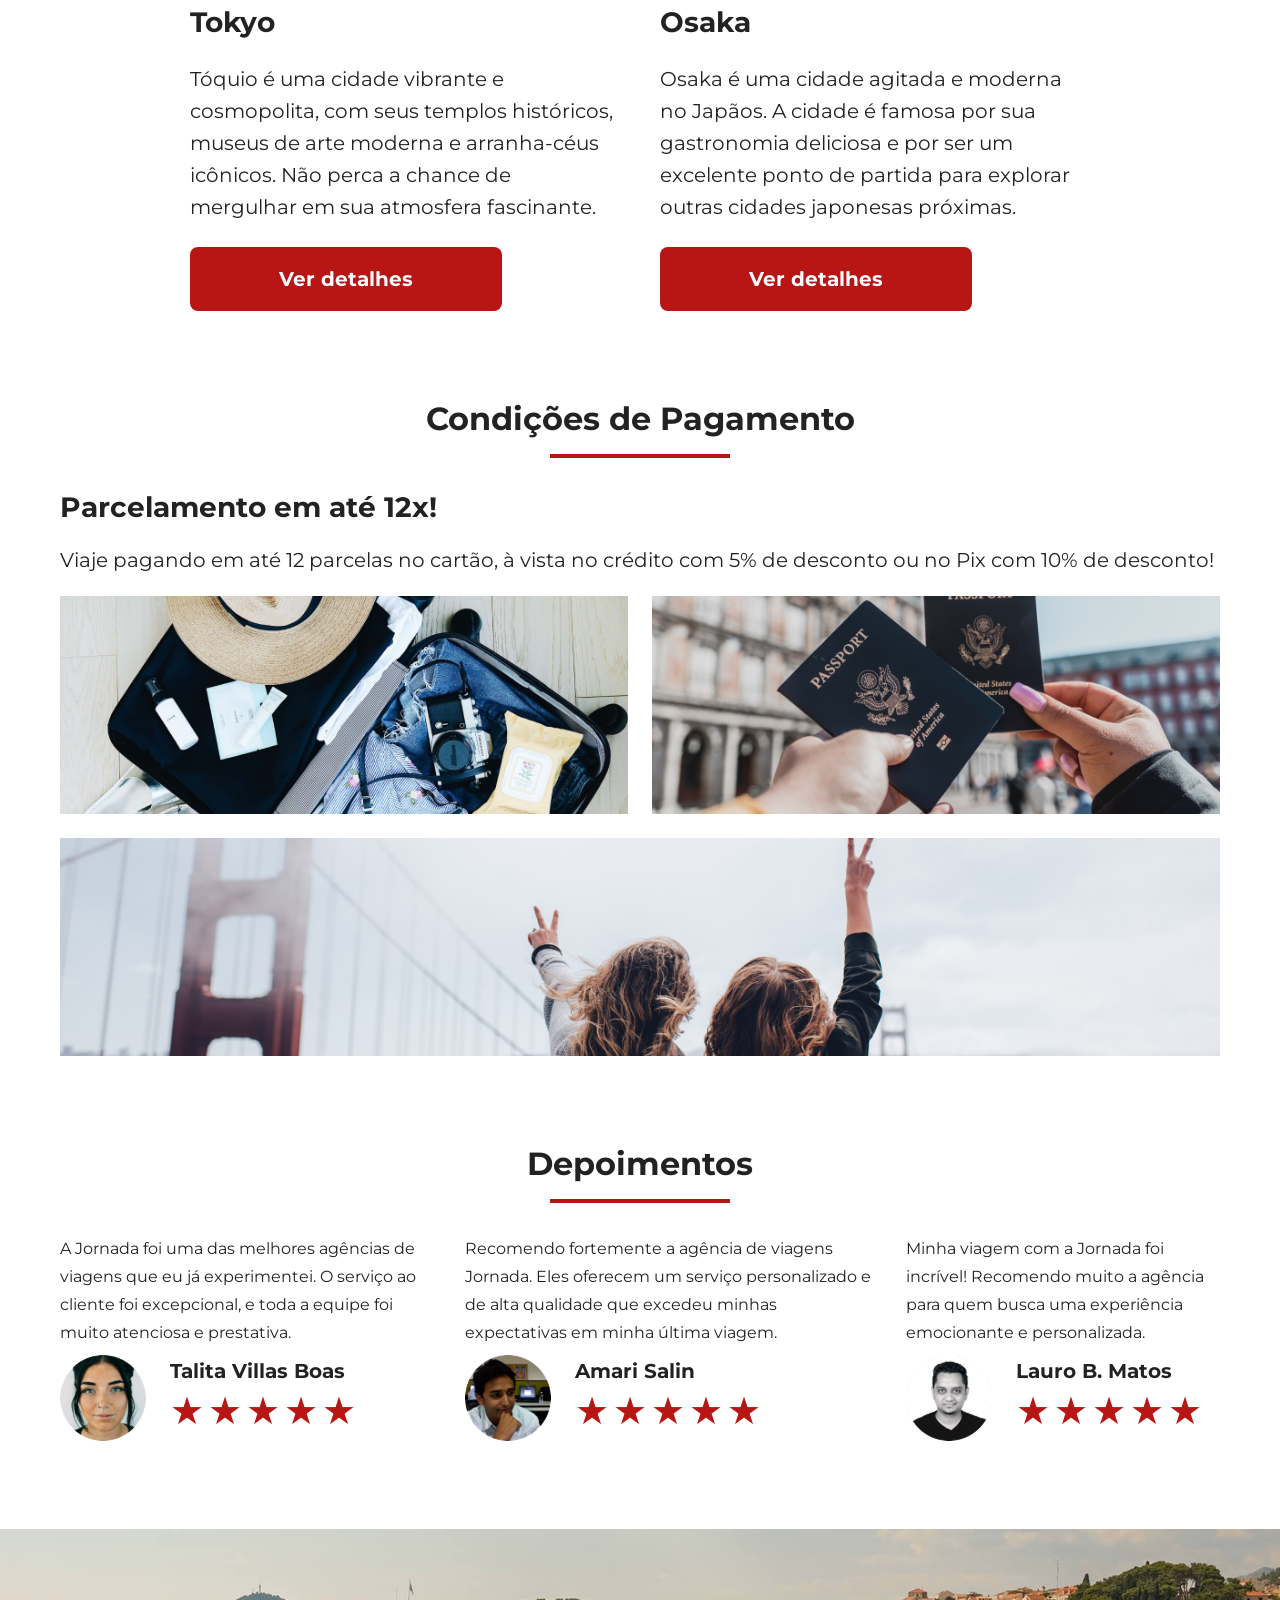
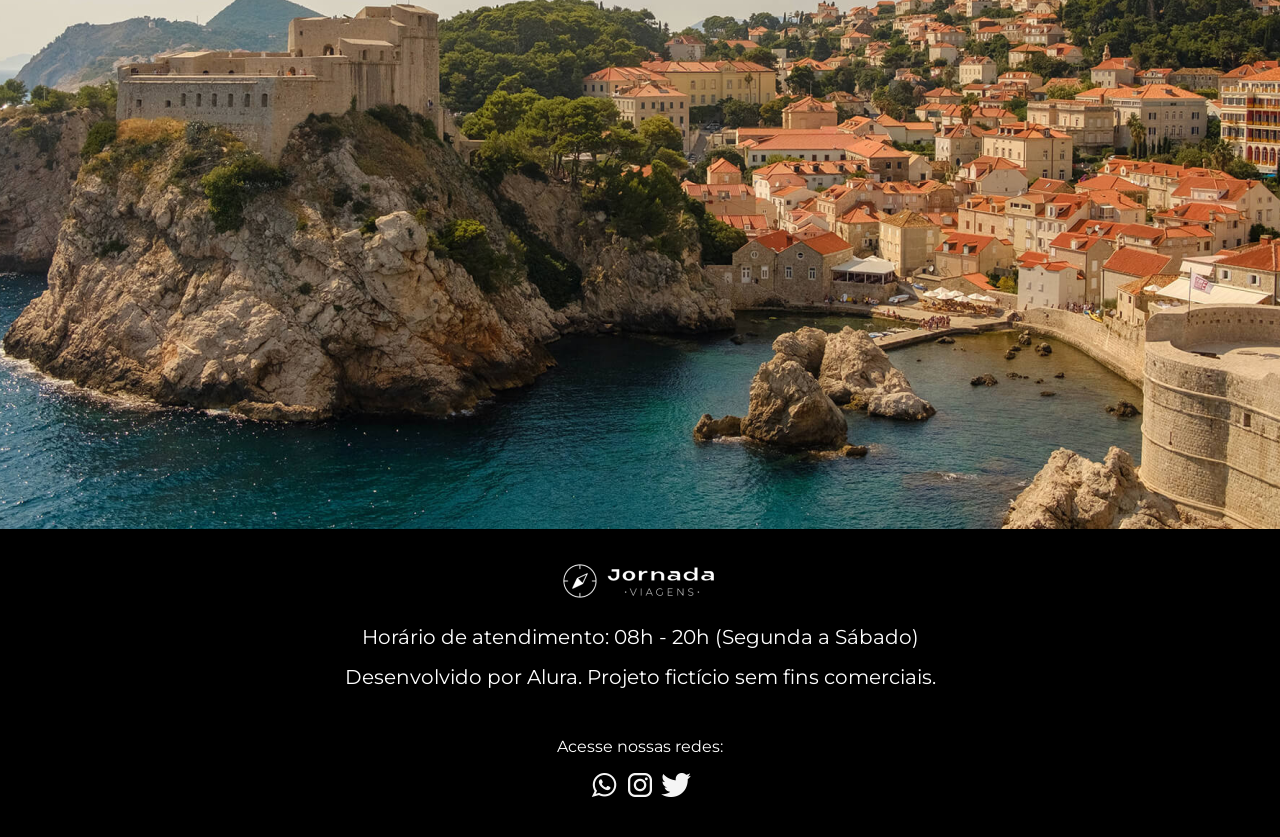
==== commit b5af3314: "finaliza a sessao footer da pagina" ====
--- a/index.html
+++ b/index.html
@@ -48,285 +48,288 @@
         </nav>
       </div>
     </header>
-    <section class="hero">
-      <div class="hero-img"></div>
-      <h2>
-        Somos uma agência apaixonada por criar viagens inesquecíveis. Do destino
-        à seleção das atividades, cuidamos de todos os detalhes para que você
-        aproveite ao máximo cada momento da sua jornada!
-      </h2>
-    </section>
-    <section class="oferta">
-      <div class="section-title">
-        <h2>Ofertas da Semana</h2>
-        <hr />
-      </div>
-      <div class="oferta-cards">
-        <article class="card japao">
-          <header>
-            <p>HOTEL+AÉREO</p>
+    <main>
+      <section class="hero">
+        <div class="hero-img"></div>
+        <h2>
+          Somos uma agência apaixonada por criar viagens inesquecíveis. Do
+          destino à seleção das atividades, cuidamos de todos os detalhes para
+          que você aproveite ao máximo cada momento da sua jornada!
+        </h2>
+      </section>
+      <section class="oferta">
+        <div class="section-title">
+          <h2>Ofertas da Semana</h2>
+          <hr />
+        </div>
+        <div class="oferta-cards">
+          <article class="card japao">
+            <header>
+              <p>HOTEL+AÉREO</p>
+              <h3>
+                Japão <br />
+                <span>R$ 4000</span>
+              </h3>
+            </header>
+            <footer>
+              <a href="#" class="button">Ver detalhes</a>
+            </footer>
+          </article>
+          <article class="card san-andreas">
+            <header>
+              <p>HOTEL+AÉREO</p>
+              <h3>
+                San Andreas <br />
+                <span>R$ 3000</span>
+              </h3>
+            </header>
+            <footer>
+              <a href="#" class="button">Ver detalhes</a>
+            </footer>
+          </article>
+          <article class="card paraiba">
+            <header>
+              <p>HOTEL+AÉREO</p>
+              <h3>
+                Paraíba <br />
+                <span>R$ 1200</span>
+              </h3>
+            </header>
+            <footer>
+              <a href="#" class="button">Ver detalhes</a>
+            </footer>
+          </article>
+          <article class="card manaus">
+            <header>
+              <p>HOTEL+AÉREO</p>
+              <h3>
+                Manaus <br />
+                <span>R$ 1600</span>
+              </h3>
+            </header>
+            <footer>
+              <a href="#" class="button">Ver detalhes</a>
+            </footer>
+          </article>
+        </div>
+      </section>
+      <section class="categorias">
+        <div class="section-title">
+          <h2>Busque por Categoria</h2>
+          <hr />
+        </div>
+        <div class="categorias-cards">
+          <a
+            class="card pacotes-nacionais"
+            href="#"
+            target="_blank"
+            title="Busque pela categoria Pacotes Nacionais"
+          >
+            <img
+              src="img/ícone-pacotes-nacionais.png"
+              alt="ícone cinza representando uma pessoa fazendo tracking"
+            />
+            <h3>Pacotes Nacionais</h3>
+          </a>
+
+          <a
+            class="card pacotes-internacionais"
+            href="#"
+            target="_blank"
+            title="Busque pela categoria Pacotes internacionais"
+          >
+            <img
+              src="img/ícone-pacotes-Internacionais.png"
+              alt="ícone cinza representando um avião"
+            />
             <h3>
-              Japão <br />
-              <span>R$ 4000</span>
+              Pacotes <br />
+              Internacionais
             </h3>
-          </header>
-          <footer>
-            <a href="#" class="button">Ver detalhes</a>
-          </footer>
-        </article>
-        <article class="card san-andreas">
-          <header>
-            <p>HOTEL+AÉREO</p>
-            <h3>
-              San Andreas <br />
-              <span>R$ 3000</span>
-            </h3>
-          </header>
-          <footer>
-            <a href="#" class="button">Ver detalhes</a>
-          </footer>
-        </article>
-        <article class="card paraiba">
-          <header>
-            <p>HOTEL+AÉREO</p>
-            <h3>
-              Paraíba <br />
-              <span>R$ 1200</span>
-            </h3>
-          </header>
-          <footer>
-            <a href="#" class="button">Ver detalhes</a>
-          </footer>
-        </article>
-        <article class="card manaus">
-          <header>
-            <p>HOTEL+AÉREO</p>
-            <h3>
-              Manaus <br />
-              <span>R$ 1600</span>
-            </h3>
-          </header>
-          <footer>
-            <a href="#" class="button">Ver detalhes</a>
-          </footer>
-        </article>
-      </div>
-    </section>
-    <section class="categorias">
-      <div class="section-title">
-        <h2>Busque por Categoria</h2>
-        <hr />
-      </div>
-      <div class="categorias-cards">
-        <a
-          class="card pacotes-nacionais"
-          href="#"
-          target="_blank"
-          title="Busque pela categoria Pacotes Nacionais"
-        >
-          <img
-            src="img/ícone-pacotes-nacionais.png"
-            alt="ícone cinza representando uma pessoa fazendo tracking"
-          />
-          <h3>Pacotes Nacionais</h3>
-        </a>
+          </a>
 
-        <a
-          class="card pacotes-internacionais"
-          href="#"
-          target="_blank"
-          title="Busque pela categoria Pacotes internacionais"
-        >
-          <img
-            src="img/ícone-pacotes-Internacionais.png"
-            alt="ícone cinza representando um avião"
-          />
-          <h3>
-            Pacotes <br />
-            Internacionais
-          </h3>
-        </a>
+          <a
+            class="card transfer"
+            href="#"
+            target="_blank"
+            title="Busque pela categoria Transfer"
+          >
+            <img
+              src="img/ícone-transfer.png"
+              alt="ícone cinza representando um ônibus"
+            />
+            <h3>Transfer</h3>
+          </a>
 
-        <a
-          class="card transfer"
-          href="#"
-          target="_blank"
-          title="Busque pela categoria Transfer"
-        >
-          <img
-            src="img/ícone-transfer.png"
-            alt="ícone cinza representando um ônibus"
-          />
-          <h3>Transfer</h3>
-        </a>
-
-        <a
-          class="card seguro-viagem"
-          href="#"
-          target="_blank"
-          title="Busque pela categoria Seguro Viagem"
-        >
-          <img
-            src="img/ícone-seguro-viagem.png"
-            alt="ícone cinza representando um planeta"
-          />
-          <h3>Seguro Viagem</h3>
-        </a>
-      </div>
-    </section>
-    <section class="destinos">
-      <div class="section-title">
-        <h2>Destinos Populares</h2>
-        <hr />
-      </div>
-      <div class="itens-de-destinos">
-        <article class="item tokyo">
-          <header>
-            <div class="img-tokyo-item"></div>
-            <h4>Tokyo</h4>
-          </header>
-          <p>
-            Tóquio é uma cidade vibrante e cosmopolita, com seus templos
-            históricos, museus de arte moderna e arranha-céus icônicos. Não
-            perca a chance de mergulhar em sua atmosfera fascinante.
-          </p>
-          <footer>
-            <a
-              href="#"
-              class="button"
-              target="_blank"
-              title="Veja mais detalhes do destino Tokyo"
-              >Ver detalhes</a
-            >
-          </footer>
-        </article>
-        <article class="item osaka">
-          <header>
-            <div class="img-osaka-item"></div>
-            <h4>Osaka</h4>
-          </header>
-          <p>
-            Osaka é uma cidade agitada e moderna no Japãos. A cidade é famosa
-            por sua gastronomia deliciosa e por ser um excelente ponto de
-            partida para explorar outras cidades japonesas próximas.
-          </p>
-          <footer>
-            <a
-              href="#"
-              class="button"
-              target="_blank"
-              title="Veja mais detalhes do destino Osaka"
-              >Ver detalhes</a
-            >
-          </footer>
-        </article>
-      </div>
-    </section>
-    <section class="pagamento">
-      <div class="section-title">
-        <h2>Condições de Pagamento</h2>
-        <hr />
-      </div>
-      <div class="content-container">
-        <div class="texto-content">
-          <h3>Parcelamento em até 12x!</h3>
-          <p>
-            Viaje pagando em até 12 parcelas no cartão, à vista no crédito com
-            5% de desconto ou no Pix com 10% de desconto!
-          </p>
-        </div>
-        <div class="imagem-content">
-          <div class="imagem mala"></div>
-          <div class="imagem passaporte"></div>
-          <div class="imagem pessoas"></div>
-        </div>
-      </div>
-    </section>
-    <section class="depoimentos">
-      <div class="section-title">
-        <h2>Depoimentos</h2>
-        <hr />
-      </div>
-      <div class="depoimentos-container">
-        <article>
-          <header>
+          <a
+            class="card seguro-viagem"
+            href="#"
+            target="_blank"
+            title="Busque pela categoria Seguro Viagem"
+          >
+            <img
+              src="img/ícone-seguro-viagem.png"
+              alt="ícone cinza representando um planeta"
+            />
+            <h3>Seguro Viagem</h3>
+          </a>
+        </div>
+      </section>
+      <section class="destinos">
+        <div class="section-title">
+          <h2>Destinos Populares</h2>
+          <hr />
+        </div>
+        <div class="itens-de-destinos">
+          <article class="item tokyo">
+            <header>
+              <div class="img-tokyo-item"></div>
+              <h3>Tokyo</h3>
+            </header>
             <p>
-              A Jornada foi uma das melhores agências de viagens que eu já
-              experimentei. O serviço ao cliente foi excepcional, e toda a
-              equipe foi muito atenciosa e prestativa.
+              Tóquio é uma cidade vibrante e cosmopolita, com seus templos
+              históricos, museus de arte moderna e arranha-céus icônicos. Não
+              perca a chance de mergulhar em sua atmosfera fascinante.
             </p>
-          </header>
-          <footer>
-            <img
-              src="img/avatar-talita.png"
-              alt="imagem de perfil da cliente Talita Villas Boas"
-            />
-            <div class="perfil-content">
-              <h4>Talita Villas Boas</h4>
-              <div class="avaliacao">
-                <span class="star">★</span>
-                <span class="star">★</span>
-                <span class="star">★</span>
-                <span class="star">★</span>
-                <span class="star">★</span>
+            <footer>
+              <a
+                href="#"
+                class="button"
+                target="_blank"
+                title="Veja mais detalhes do destino Tokyo"
+                >Ver detalhes</a
+              >
+            </footer>
+          </article>
+          <article class="item osaka">
+            <header>
+              <div class="img-osaka-item"></div>
+              <h3>Osaka</h3>
+            </header>
+            <p>
+              Osaka é uma cidade agitada e moderna no Japãos. A cidade é famosa
+              por sua gastronomia deliciosa e por ser um excelente ponto de
+              partida para explorar outras cidades japonesas próximas.
+            </p>
+            <footer>
+              <a
+                href="#"
+                class="button"
+                target="_blank"
+                title="Veja mais detalhes do destino Osaka"
+                >Ver detalhes</a
+              >
+            </footer>
+          </article>
+        </div>
+      </section>
+      <section class="pagamento">
+        <div class="section-title">
+          <h2>Condições de Pagamento</h2>
+          <hr />
+        </div>
+        <div class="content-container">
+          <div class="texto-content">
+            <h3>Parcelamento em até 12x!</h3>
+            <p>
+              Viaje pagando em até 12 parcelas no cartão, à vista no crédito com
+              5% de desconto ou no Pix com 10% de desconto!
+            </p>
+          </div>
+          <div class="imagem-content">
+            <div class="imagem mala"></div>
+            <div class="imagem passaporte"></div>
+            <div class="imagem pessoas"></div>
+          </div>
+        </div>
+      </section>
+      <section class="depoimentos">
+        <div class="section-title">
+          <h2>Depoimentos</h2>
+          <hr />
+        </div>
+        <div class="depoimentos-container">
+          <article>
+            <header>
+              <p>
+                A Jornada foi uma das melhores agências de viagens que eu já
+                experimentei. O serviço ao cliente foi excepcional, e toda a
+                equipe foi muito atenciosa e prestativa.
+              </p>
+            </header>
+            <footer>
+              <img
+                src="img/avatar-talita.png"
+                alt="imagem de perfil da cliente Talita Villas Boas"
+              />
+              <div class="perfil-content">
+                <h3>Talita Villas Boas</h3>
+                <div class="avaliacao">
+                  <span class="star">★</span>
+                  <span class="star">★</span>
+                  <span class="star">★</span>
+                  <span class="star">★</span>
+                  <span class="star">★</span>
+                </div>
               </div>
-            </div>
-          </footer>
-        </article>
-        <article>
-          <header>
-            <p>
-              Recomendo fortemente a agência de viagens Jornada. Eles oferecem
-              um serviço personalizado e de alta qualidade que excedeu minhas
-              expectativas em minha última viagem.
-            </p>
-          </header>
-          <footer>
-            <img
-              src="img/avatar-amari.png"
-              alt="imagem de perfil do cliente Amari Salin"
-            />
-            <div class="perfil-content">
-              <h4>Amari Salin</h4>
-              <div class="avaliacao">
-                <span class="star">★</span>
-                <span class="star">★</span>
-                <span class="star">★</span>
-                <span class="star">★</span>
-                <span class="star">★</span>
+            </footer>
+          </article>
+          <article>
+            <header>
+              <p>
+                Recomendo fortemente a agência de viagens Jornada. Eles oferecem
+                um serviço personalizado e de alta qualidade que excedeu minhas
+                expectativas em minha última viagem.
+              </p>
+            </header>
+            <footer>
+              <img
+                src="img/avatar-amari.png"
+                alt="imagem de perfil do cliente Amari Salin"
+              />
+              <div class="perfil-content">
+                <h3>Amari Salin</h3>
+                <div class="avaliacao">
+                  <span class="star">★</span>
+                  <span class="star">★</span>
+                  <span class="star">★</span>
+                  <span class="star">★</span>
+                  <span class="star">★</span>
+                </div>
               </div>
-            </div>
-          </footer>
-        </article>
-        <article>
-          <header>
-            <p>
-              Minha viagem com a Jornada foi incrível! Recomendo muito a agência
-              para quem busca uma experiência emocionante e personalizada.
-            </p>
-          </header>
-          <footer>
-            <img
-              src="img/avatar-lauro.png"
-              alt="imagem de perfil da cliente Lauro B. Matos"
-            />
-            <div class="perfil-content">
-              <h4>Lauro B. Matos</h4>
-              <div class="avaliacao">
-                <span class="star">★</span>
-                <span class="star">★</span>
-                <span class="star">★</span>
-                <span class="star">★</span>
-                <span class="star">★</span>
+            </footer>
+          </article>
+          <article>
+            <header>
+              <p>
+                Minha viagem com a Jornada foi incrível! Recomendo muito a
+                agência para quem busca uma experiência emocionante e
+                personalizada.
+              </p>
+            </header>
+            <footer>
+              <img
+                src="img/avatar-lauro.png"
+                alt="imagem de perfil da cliente Lauro B. Matos"
+              />
+              <div class="perfil-content">
+                <h3>Lauro B. Matos</h3>
+                <div class="avaliacao">
+                  <span class="star">★</span>
+                  <span class="star">★</span>
+                  <span class="star">★</span>
+                  <span class="star">★</span>
+                  <span class="star">★</span>
+                </div>
               </div>
-            </div>
-          </footer>
-        </article>
-      </div>
-    </section>
-    <section class="botton-hero">
-      <div class="hero-img"></div>
-    </section>
+            </footer>
+          </article>
+        </div>
+      </section>
+      <section class="botton-hero">
+        <div class="hero-img"></div>
+      </section>
+    </main>
     <footer class="main-footer">
       <div class="footer-content">
         <img src="img/logo-footer.png" alt="Logo completo jornada viagens" />
